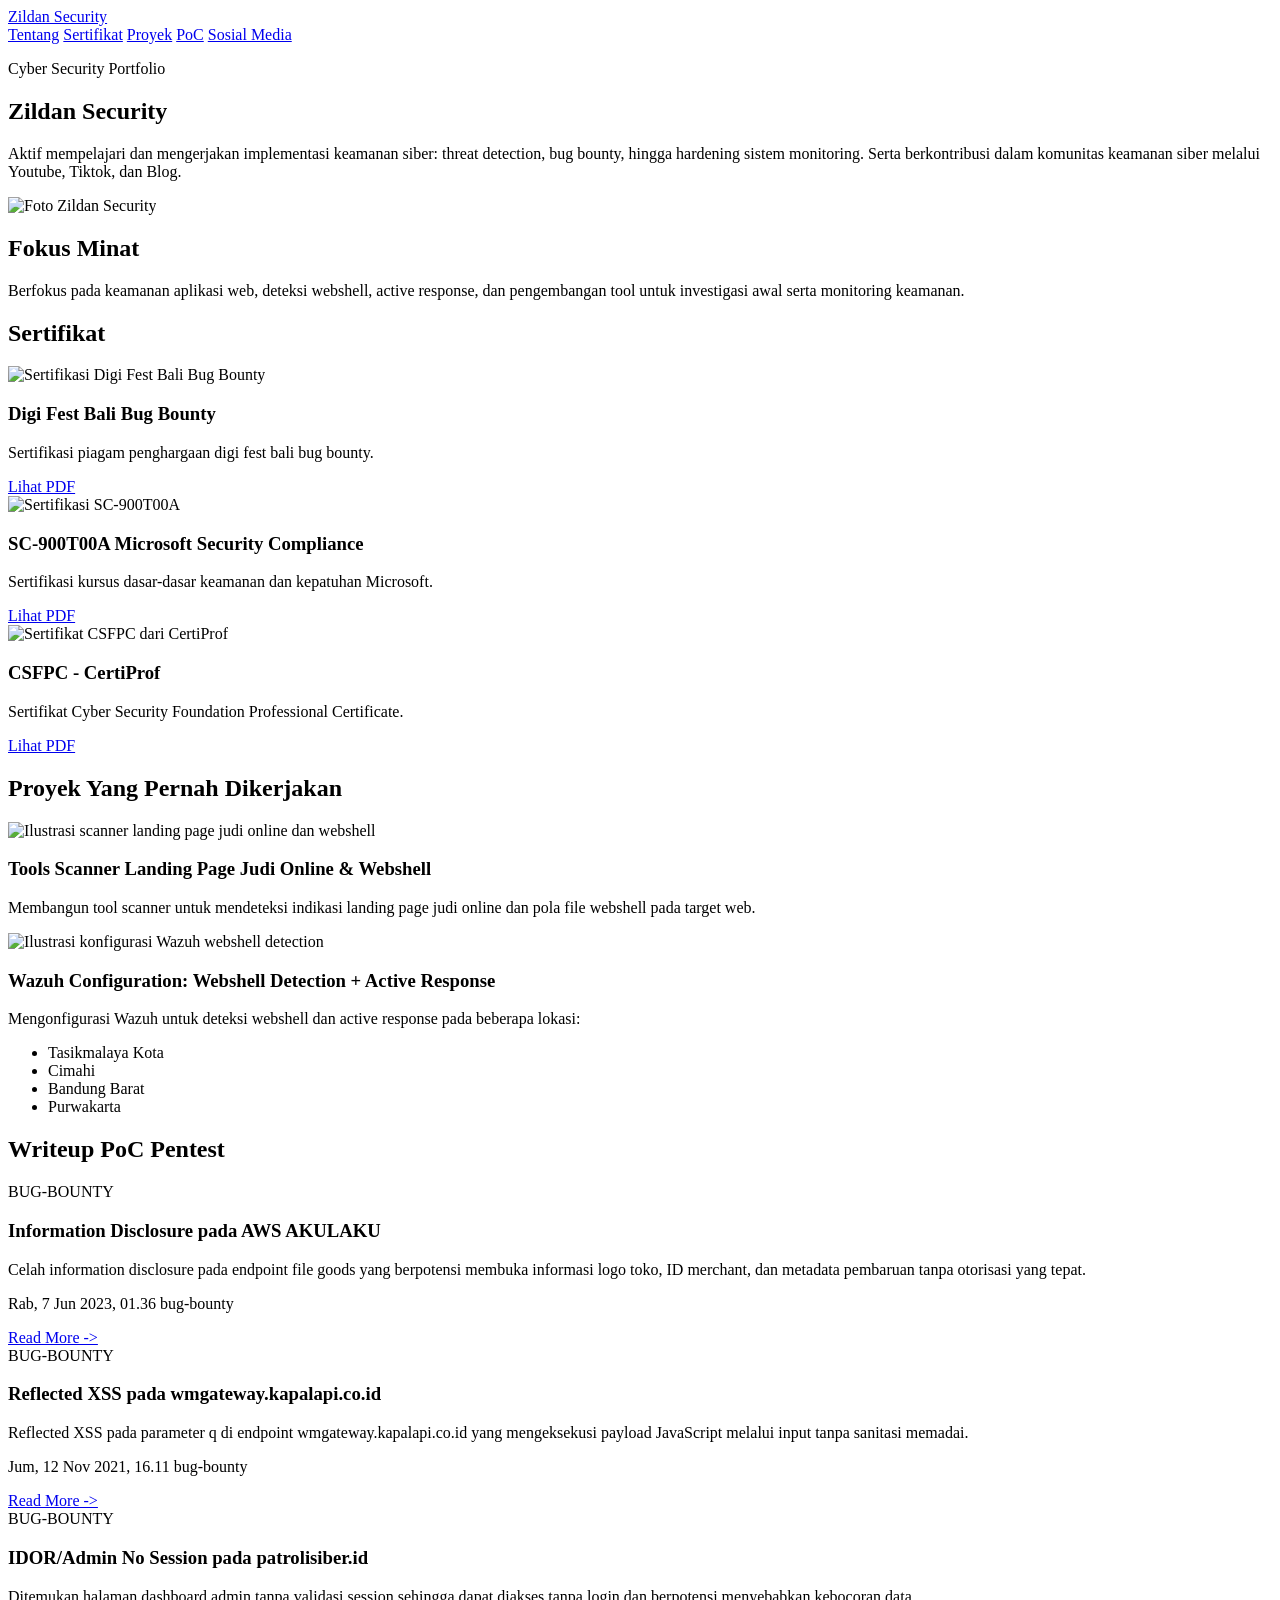
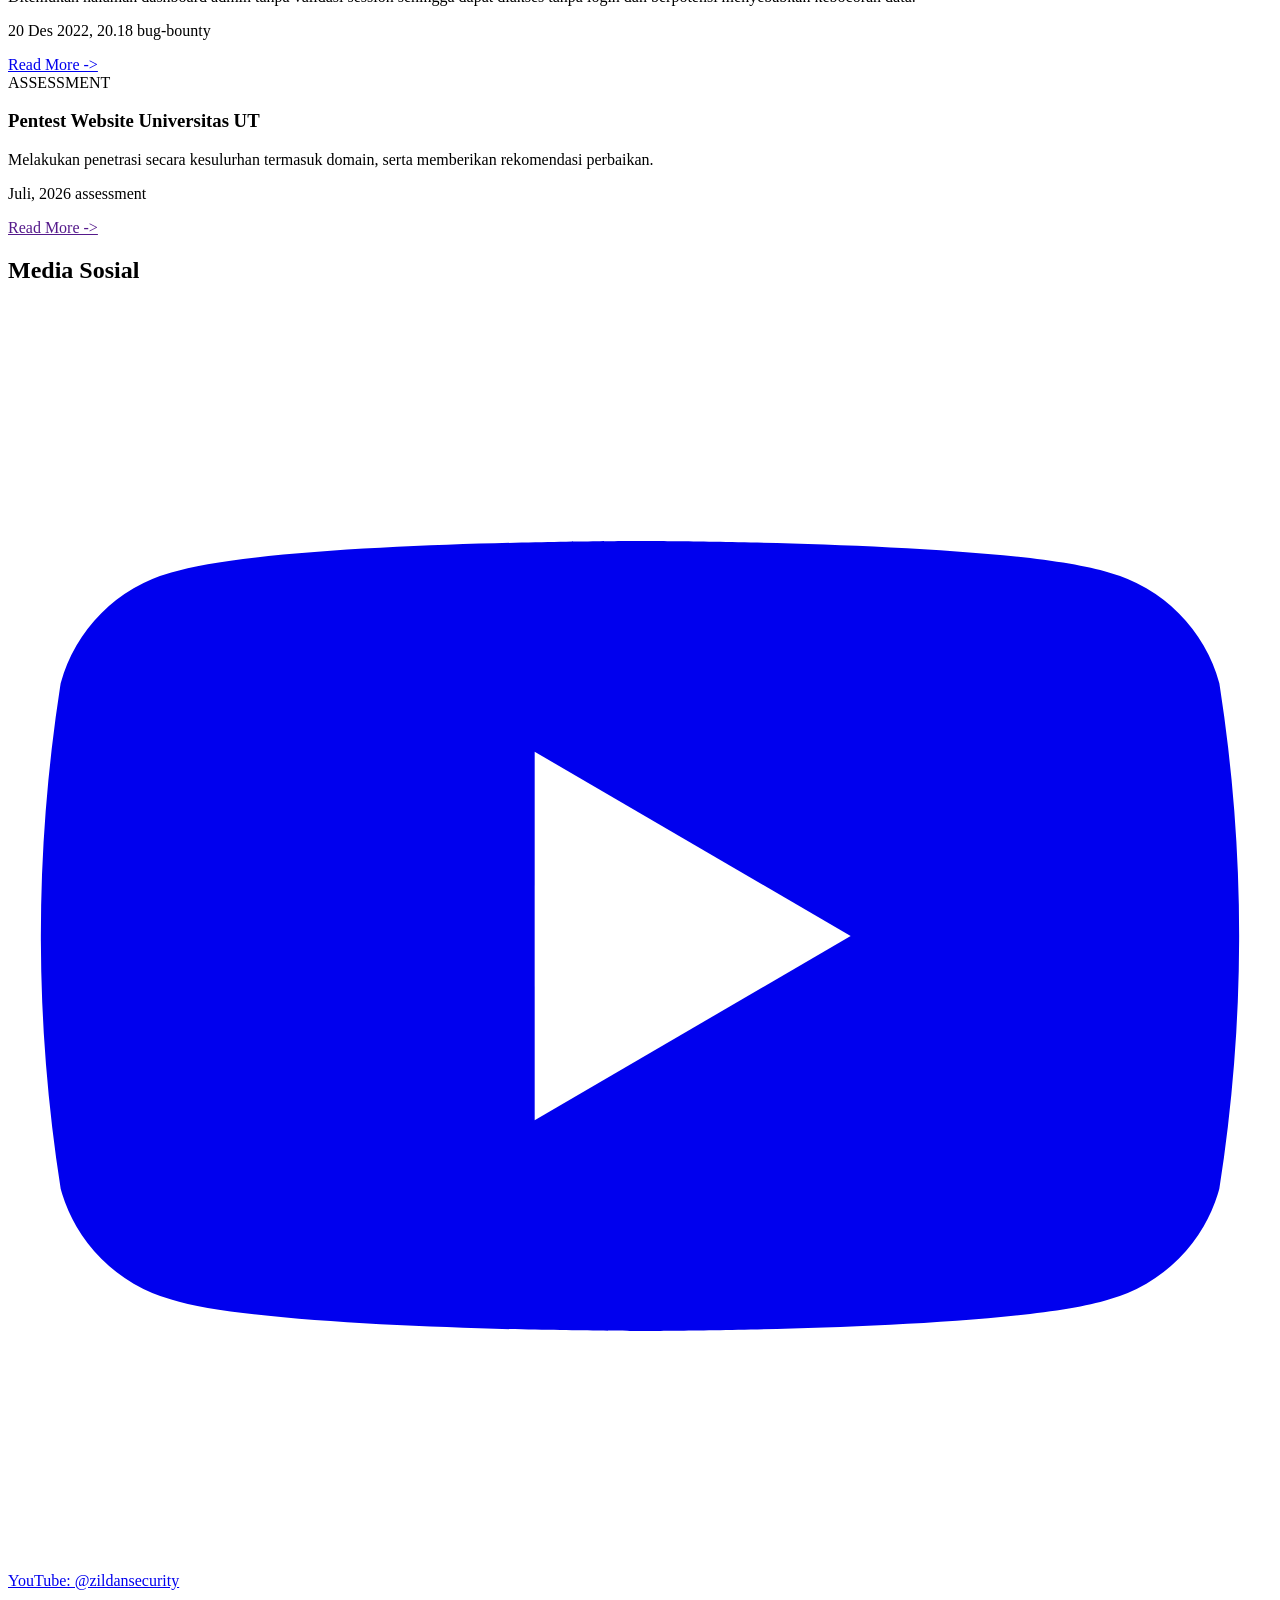
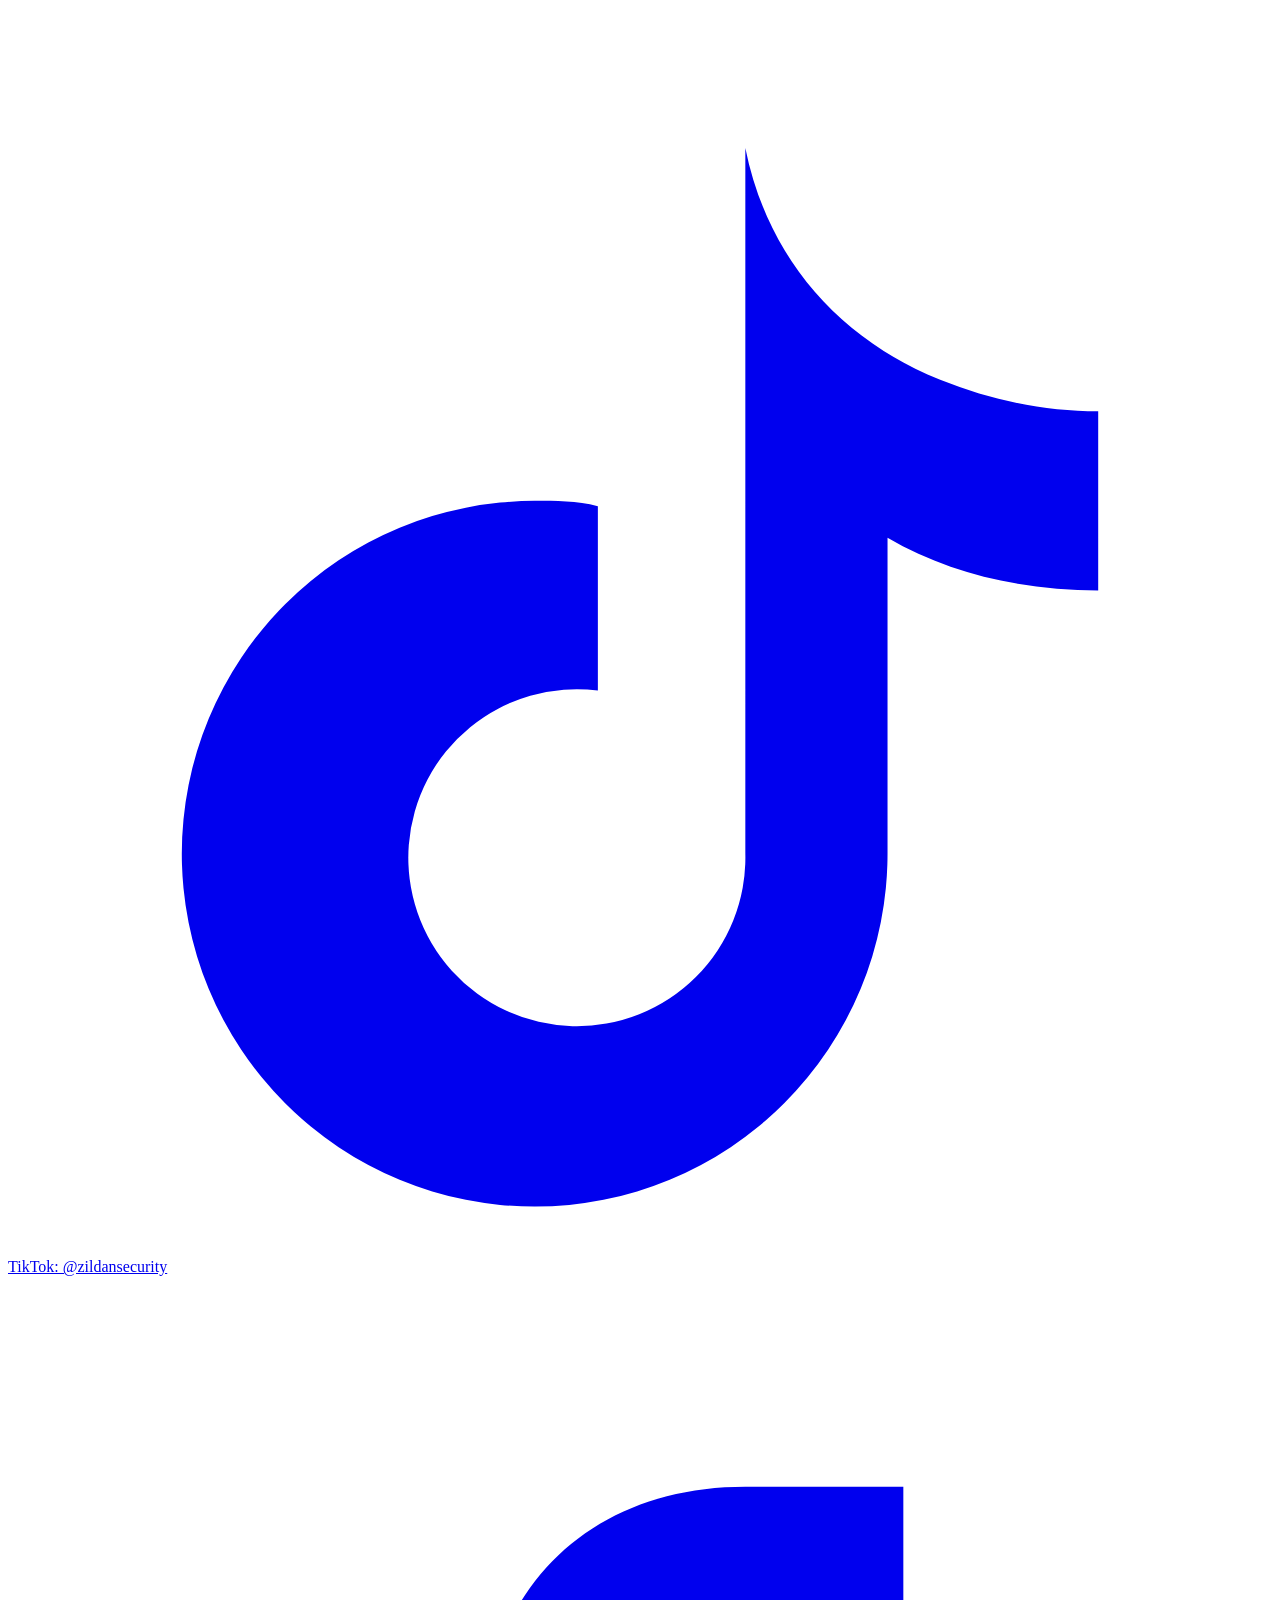
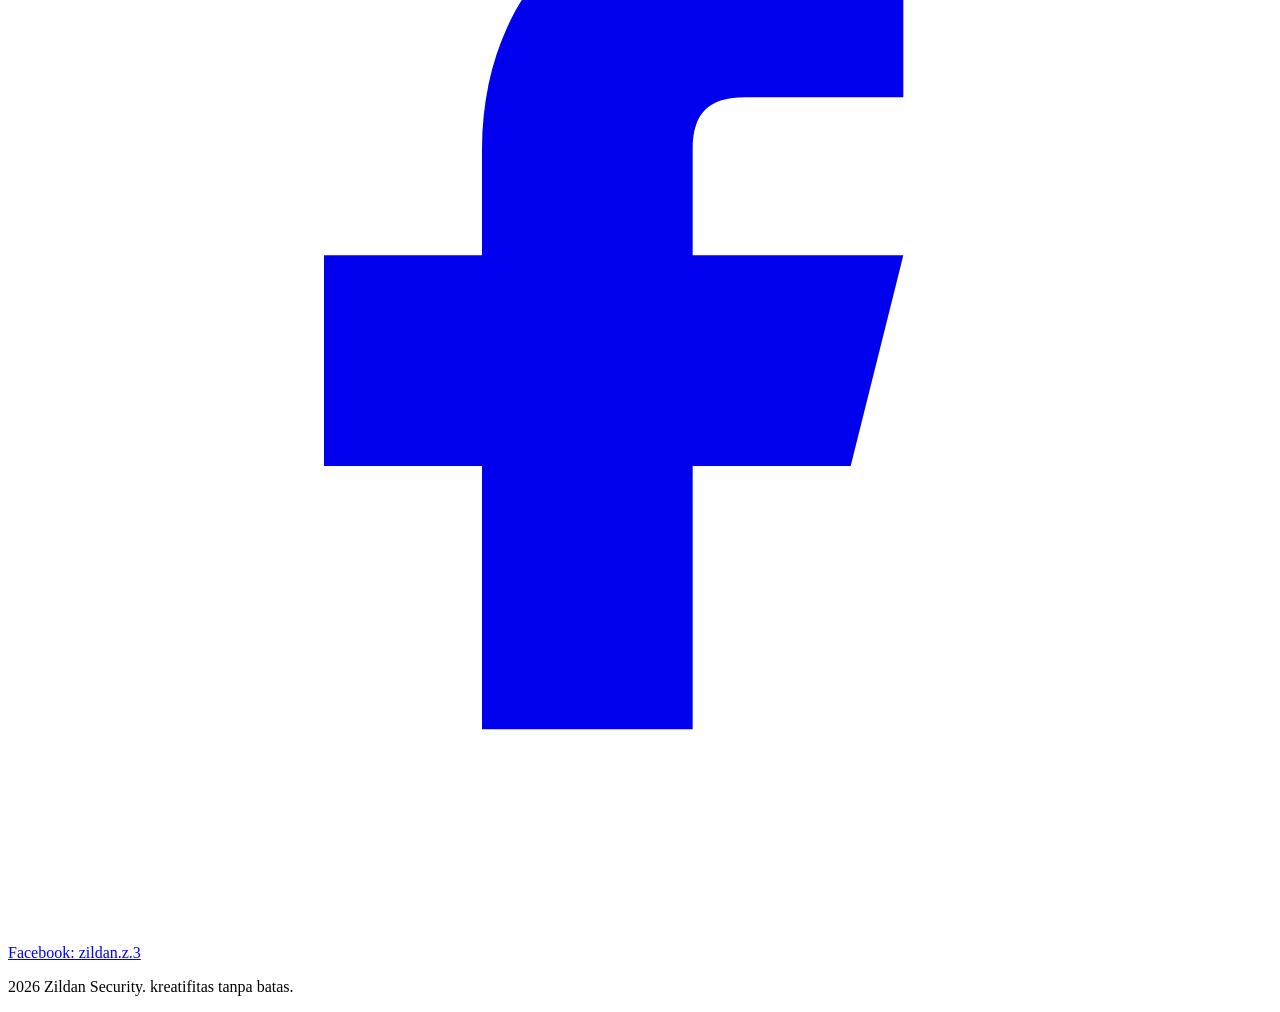
==== index.html @ 2cbe0d38 "Update index.html" ====
<!doctype html>
<html lang="id">
<head>
  <meta charset="UTF-8" />
  <meta name="viewport" content="width=device-width, initial-scale=1.0" />
  <title>Zildan Security | Cyber Security Portfolio</title>
  <meta name="description" content="Portofolio Zildan Security - minat dan aktivitas di bidang cyber security." />
  <link rel="preconnect" href="https://fonts.googleapis.com">
  <link rel="preconnect" href="https://fonts.gstatic.com" crossorigin>
  <link href="https://fonts.googleapis.com/css2?family=Space+Grotesk:wght@400;500;700&family=Manrope:wght@400;600;700&display=swap" rel="stylesheet">
  <link rel="stylesheet" href="assets/style.css" />
</head>
<body>
  <header class="hero">
    <div class="container">
      <nav>
        <a class="brand" href="#">Zildan Security</a>
        <div class="nav-links">
          <a href="#about">Tentang</a>
          <a href="#certs">Sertifikat</a>
          <a href="#projects">Proyek</a>
          <a href="#pentest">PoC</a>
          <a href="#sosmed">Sosial Media</a>
        </div>
      </nav>

      <section class="hero-content hero-split">
        <div>
          <p class="kicker">Cyber Security Portfolio</p>
          <h1>Zildan Security</h1>
          <p>Aktif mempelajari dan mengerjakan implementasi keamanan siber: threat detection, bug bounty, hingga hardening sistem monitoring. Serta berkontribusi dalam komunitas keamanan siber melalui Youtube, Tiktok, dan Blog.</p>
        </div>
        <div class="hero-photo-wrap">
          <img class="hero-photo" src="https://zildan.web.id/foto.jpg" alt="Foto Zildan Security" />
        </div>
      </section>
    </div>
  </header>

  <main class="container">
    <section id="about" class="panel">
      <h2>Fokus Minat</h2>
      <p>Berfokus pada keamanan aplikasi web, deteksi webshell, active response, dan pengembangan tool untuk investigasi awal serta monitoring keamanan.</p>
    </section>

    <section id="certs" class="panel">
      <h2>Sertifikat</h2>
      <div class="cert-grid">
        <article class="card cert-card">
          <img src="https://zildan.web.id/cert1.png" alt="Sertifikasi Digi Fest Bali Bug Bounty" />
          <h3>Digi Fest Bali Bug Bounty</h3>
          <p>Sertifikasi piagam penghargaan digi fest bali bug bounty.</p>
          <a href="https://zildan.web.id/cert1.pdf" target="_blank">Lihat PDF</a>
        </article>
        <article class="card cert-card">
          <img src="https://zildan.web.id/cert2.png" alt="Sertifikasi SC-900T00A" />
          <h3>SC-900T00A Microsoft Security Compliance</h3>
          <p>Sertifikasi kursus dasar-dasar keamanan dan kepatuhan Microsoft.</p>
          <a href="https://zildan.web.id/cert2.pdf" target="_blank">Lihat PDF</a>
        </article>
        <article class="card cert-card">
          <img src="https://zildan.web.id/cert3.png" alt="Sertifikat CSFPC dari CertiProf" />
          <h3>CSFPC - CertiProf</h3>
          <p>Sertifikat Cyber Security Foundation Professional Certificate.</p>
          <a href="https://zildan.web.id/cert3.pdf" target="_blank">Lihat PDF</a>
        </article>
      </div>
    </section>

    <section id="projects" class="panel">
      <h2>Proyek Yang Pernah Dikerjakan</h2>
      <div class="project-list">
        <article class="card project-card">
          <img class="project-image" src="https://zildan.web.id/tools.png" alt="Ilustrasi scanner landing page judi online dan webshell" />
          <h3>Tools Scanner Landing Page Judi Online & Webshell</h3>
          <p>Membangun tool scanner untuk mendeteksi indikasi landing page judi online dan pola file webshell pada target web.</p>
        </article>
        <article class="card project-card">
          <img class="project-image" src="https://zildan.web.id/SIEM.png" alt="Ilustrasi konfigurasi Wazuh webshell detection" />
          <h3>Wazuh Configuration: Webshell Detection + Active Response</h3>
          <p>Mengonfigurasi Wazuh untuk deteksi webshell dan active response pada beberapa lokasi:</p>
          <ul>
            <li>Tasikmalaya Kota</li>
            <li>Cimahi</li>
            <li>Bandung Barat</li>
            <li>Purwakarta</li>
          </ul>
        </article>
      </div>
    </section>

    <section id="pentest" class="panel">
      <h2>Writeup PoC Pentest</h2>
      <div class="article-grid">
        <article class="card article-card">
          <span class="chip">BUG-BOUNTY</span>
          <h3>Information Disclosure pada AWS AKULAKU</h3>
          <p>Celah information disclosure pada endpoint file goods yang berpotensi membuka informasi logo toko, ID merchant, dan metadata pembaruan tanpa otorisasi yang tepat.</p>
          <p class="meta-row">Rab, 7 Jun 2023, 01.36  bug-bounty</p>
          <a class="read-more" href="poc/akulaku.html">Read More -></a>
        </article>

        <article class="card article-card">
          <span class="chip">BUG-BOUNTY</span>
          <h3>Reflected XSS pada wmgateway.kapalapi.co.id</h3>
          <p>Reflected XSS pada parameter q di endpoint wmgateway.kapalapi.co.id yang mengeksekusi payload JavaScript melalui input tanpa sanitasi memadai.</p>
          <p class="meta-row">Jum, 12 Nov 2021, 16.11  bug-bounty</p>
          <a class="read-more" href="poc/kapalapi.html">Read More -></a>
        </article>

        <article class="card article-card">
          <span class="chip">BUG-BOUNTY</span>
          <h3>IDOR/Admin No Session pada patrolisiber.id</h3>
          <p>Ditemukan halaman dashboard admin tanpa validasi session sehingga dapat diakses tanpa login dan berpotensi menyebabkan kebocoran data.</p>
          <p class="meta-row">20 Des 2022, 20.18  bug-bounty</p>
          <a class="read-more" href="poc/patrolisiber.html">Read More -></a>
        </article>

        <article class="card article-card">
          <span class="chip">ASSESSMENT</span>
          <h3>Pentest Website Universitas UT</h3>
          <p>Melakukan penetrasi secara kesulurhan termasuk domain, serta memberikan rekomendasi perbaikan.</p>
          <p class="meta-row">Juli, 2026  assessment</p>
          <a class="read-more" href="">Read More -></a>
        </article>
      </div>
    </section>

    <section id="sosmed" class="panel">
      <h2>Media Sosial</h2>
      <div class="social-list">
        <a class="card social-card" href="https://www.youtube.com/@zildansecurity" target="_blank" rel="noopener noreferrer" aria-label="YouTube Zildan Security">
          <span class="social-icon" aria-hidden="true">
            <svg viewBox="0 0 24 24" xmlns="http://www.w3.org/2000/svg"><path fill="currentColor" d="M23 7.2a3 3 0 0 0-2.1-2.1C19 4.5 12 4.5 12 4.5s-7 0-8.9.6A3 3 0 0 0 1 7.2a31 31 0 0 0 0 9.6 3 3 0 0 0 2.1 2.1c1.9.6 8.9.6 8.9.6s7 0 8.9-.6a3 3 0 0 0 2.1-2.1 31 31 0 0 0 0-9.6Z"/><path fill="#fff" d="m10 15.5 6-3.5-6-3.5v7Z"/></svg>
          </span>
          <span>YouTube: @zildansecurity</span>
        </a>
        <a class="card social-card" href="https://www.tiktok.com/@zildansecurity" target="_blank" rel="noopener noreferrer" aria-label="TikTok Zildan Security">
          <span class="social-icon" aria-hidden="true">
            <svg viewBox="0 0 24 24" xmlns="http://www.w3.org/2000/svg"><path fill="currentColor" d="M14 3c.4 2 1.7 3.6 3.7 4.4 1 .4 2 .6 3 .6v3.4c-1.4 0-2.8-.3-4-1v6a6.7 6.7 0 1 1-6.7-6.7c.4 0 .8 0 1.2.1v3.5a3.2 3.2 0 1 0 2.8 3.1V3H14Z"/></svg>
          </span>
          <span>TikTok: @zildansecurity</span>
        </a>
        <a class="card social-card" href="https://www.facebook.com/zildan.z.3" target="_blank" rel="noopener noreferrer" aria-label="Facebook Zildan">
          <span class="social-icon" aria-hidden="true">
            <svg viewBox="0 0 24 24" xmlns="http://www.w3.org/2000/svg"><path fill="currentColor" d="M14 8h3V4h-3c-3 0-5 2-5 5v2H6v4h3v5h4v-5h3l1-4h-4V9c0-.7.3-1 1-1Z"/></svg>
          </span>
          <span>Facebook: zildan.z.3</span>
        </a>
      </div>
    </section>
  </main>

  <footer>
    <p> 2026 Zildan Security. kreatifitas tanpa batas.</p>
  </footer>
</body>
</html>
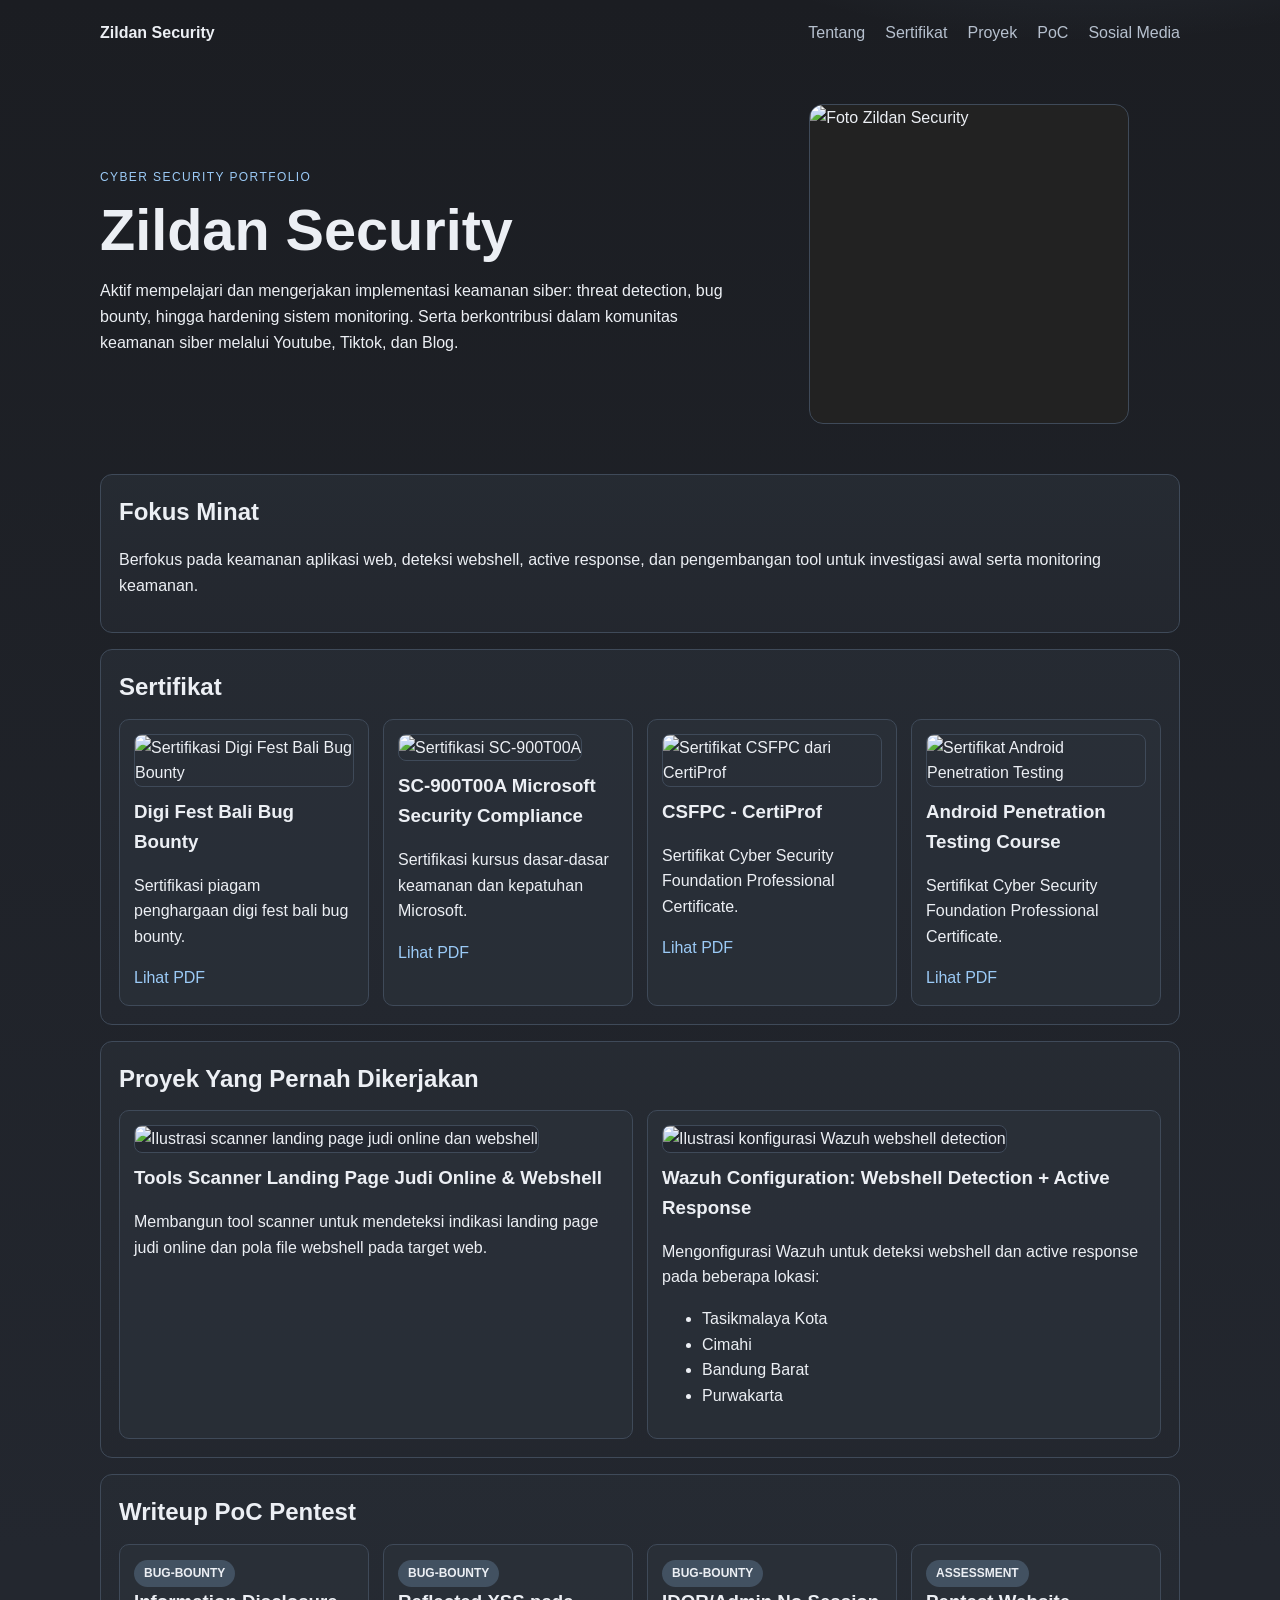
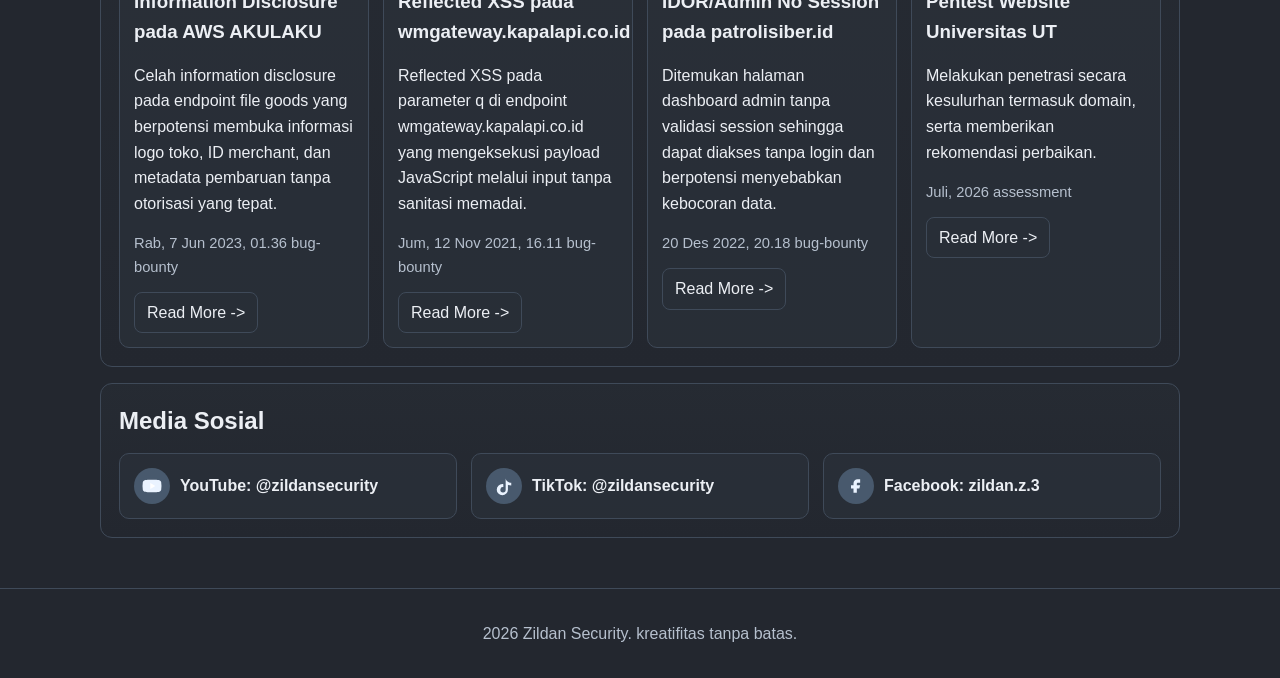
==== commit 965b0bb0: "Update index.html" ====
--- a/index.html
+++ b/index.html
@@ -63,6 +63,12 @@
           <h3>CSFPC - CertiProf</h3>
           <p>Sertifikat Cyber Security Foundation Professional Certificate.</p>
           <a href="https://zildan.web.id/cert3.pdf" target="_blank">Lihat PDF</a>
+        </article>
+        <article class="card cert-card">
+          <img src="https://zildan.web.id/android-cert.png" alt="Sertifikat Android Penetration Testing" />
+          <h3>Android Penetration Testing Course</h3>
+          <p>Sertifikat Cyber Security Foundation Professional Certificate.</p>
+          <a href="https://sert-cyberacademyid.s3.ap-southeast-3.amazonaws.com/course/ZildanZ/Certificate-of-Completion-Android-Penetration-Testing.pdf" target="_blank">Lihat PDF</a>
         </article>
       </div>
     </section>
--- a/assets/style.css
+++ b/assets/style.css
@@ -0,0 +1,220 @@
+:root {
+  --bg: #1b1d22;
+  --bg-soft: #23272f;
+  --panel: #262b33;
+  --card: #2a3039;
+  --text: #eceff4;
+  --muted: #b6c0ce;
+  --line: #3f4a59;
+  --accent: #9bcaf6;
+}
+
+* { box-sizing: border-box; }
+html, body { margin: 0; padding: 0; }
+
+body {
+  font-family: "Manrope", sans-serif;
+  color: var(--text);
+  line-height: 1.6;
+  background:
+    radial-gradient(900px 450px at 85% -10%, rgba(155, 202, 246, 0.18), transparent 60%),
+    linear-gradient(180deg, var(--bg), var(--bg-soft) 68%);
+}
+
+h1, h2, h3 {
+  margin: 0 0 12px;
+  font-family: "Space Grotesk", sans-serif;
+  font-weight: 600;
+}
+
+a { color: var(--accent); text-decoration: none; }
+
+.container { width: min(1080px, 92vw); margin: 0 auto; }
+.hero { padding: 20px 0 50px; }
+
+nav {
+  display: flex;
+  justify-content: space-between;
+  align-items: center;
+  gap: 16px;
+}
+
+.brand { color: var(--text); font-weight: 700; }
+.nav-links { display: flex; gap: 20px; flex-wrap: wrap; }
+.nav-links a { color: var(--muted); }
+
+.hero-content { padding-top: 58px; }
+.hero-split {
+  display: grid;
+  grid-template-columns: 1.2fr 0.8fr;
+  gap: 26px;
+  align-items: center;
+}
+
+.kicker {
+  color: var(--accent);
+  letter-spacing: 1.4px;
+  text-transform: uppercase;
+  font-size: 12px;
+}
+
+h1 {
+  font-size: clamp(2rem, 6vw, 3.6rem);
+  line-height: 1.1;
+}
+
+.hero-photo-wrap {
+  display: flex;
+  justify-content: center;
+}
+
+.hero-photo {
+  width: min(320px, 100%);
+  aspect-ratio: 1 / 1;
+  object-fit: cover;
+  border-radius: 14px;
+  border: 1px solid var(--line);
+  background: #222;
+}
+
+main { padding-bottom: 34px; }
+
+.panel {
+  margin-bottom: 16px;
+  padding: 18px;
+  border: 1px solid var(--line);
+  border-radius: 12px;
+  background: linear-gradient(180deg, rgba(38, 43, 51, 0.95), rgba(35, 39, 47, 0.95));
+}
+
+.cert-grid,
+.project-list,
+.social-list,
+.article-grid {
+  display: grid;
+  gap: 14px;
+}
+
+.cert-grid { grid-template-columns: repeat(auto-fit, minmax(230px, 1fr)); }
+.project-list { grid-template-columns: repeat(auto-fit, minmax(320px, 1fr)); }
+.social-list { grid-template-columns: repeat(auto-fit, minmax(240px, 1fr)); }
+.article-grid { grid-template-columns: repeat(auto-fit, minmax(250px, 1fr)); }
+
+.card {
+  border: 1px solid var(--line);
+  border-radius: 10px;
+  padding: 14px;
+  background: rgba(42, 48, 57, 0.82);
+}
+
+.cert-card img {
+  width: 100%;
+  height: 180px;
+  object-fit: cover;
+  border-radius: 8px;
+  border: 1px solid var(--line);
+  margin-bottom: 10px;
+}
+
+.project-image {
+  width: 100%;
+  height: auto;
+  object-fit: contain;
+  border-radius: 8px;
+  border: 1px solid var(--line);
+  margin-bottom: 10px;
+  background: #232730;
+}
+
+.chip {
+  display: inline-block;
+  padding: 4px 10px;
+  border-radius: 999px;
+  background: rgba(155, 202, 246, 0.22);
+  font-size: 12px;
+  font-weight: 700;
+}
+
+.meta-row {
+  color: var(--muted);
+  font-size: 0.92rem;
+  margin: 10px 0 12px;
+}
+
+.read-more {
+  display: inline-block;
+  padding: 7px 12px;
+  border: 1px solid var(--line);
+  border-radius: 8px;
+  color: var(--text);
+}
+
+.social-card { display: flex; align-items: center; gap: 10px; color: var(--text); font-weight: 600; }
+.social-icon {
+  width: 36px;
+  height: 36px;
+  border-radius: 50%;
+  display: inline-flex;
+  align-items: center;
+  justify-content: center;
+  background: rgba(155, 202, 246, 0.28);
+  color: #eaf3ff;
+  flex: 0 0 36px;
+}
+
+.social-icon svg { width: 20px; height: 20px; }
+
+.article-layout {
+  width: min(860px, 92vw);
+  margin: 0 auto;
+  padding: 42px 0 56px;
+}
+
+.article-header {
+  text-align: center;
+  padding-bottom: 18px;
+  border-bottom: 1px solid var(--line);
+  margin-bottom: 22px;
+}
+
+.article-header h1 { font-size: clamp(2rem, 5vw, 3.2rem); margin-bottom: 10px; }
+.article-byline { color: var(--muted); font-size: 0.95rem; margin-bottom: 12px; }
+.article-content h2 { margin-top: 24px; }
+.article-content p, .article-content li { font-size: 1.04rem; }
+
+.article-content img {
+  width: 100%;
+  height: auto;
+  border: 1px solid var(--line);
+  border-radius: 10px;
+  margin: 14px 0;
+}
+
+.back-link {
+  display: inline-block;
+  margin-top: 28px;
+  padding: 10px 16px;
+  border: 1px solid var(--line);
+  border-radius: 8px;
+  color: var(--text);
+}
+
+footer {
+  padding: 16px;
+  text-align: center;
+  color: var(--muted);
+  border-top: 1px solid var(--line);
+}
+
+@media (max-width: 900px) {
+  .hero-split { grid-template-columns: 1fr; }
+  .hero-photo { width: min(260px, 80vw); }
+  .project-list { grid-template-columns: 1fr; }
+}
+
+@media (max-width: 780px) {
+  nav { flex-direction: column; align-items: flex-start; }
+  .hero-content { padding-top: 40px; }
+  .panel { padding: 14px; }
+  .cert-card img { height: auto; object-fit: contain; }
+}
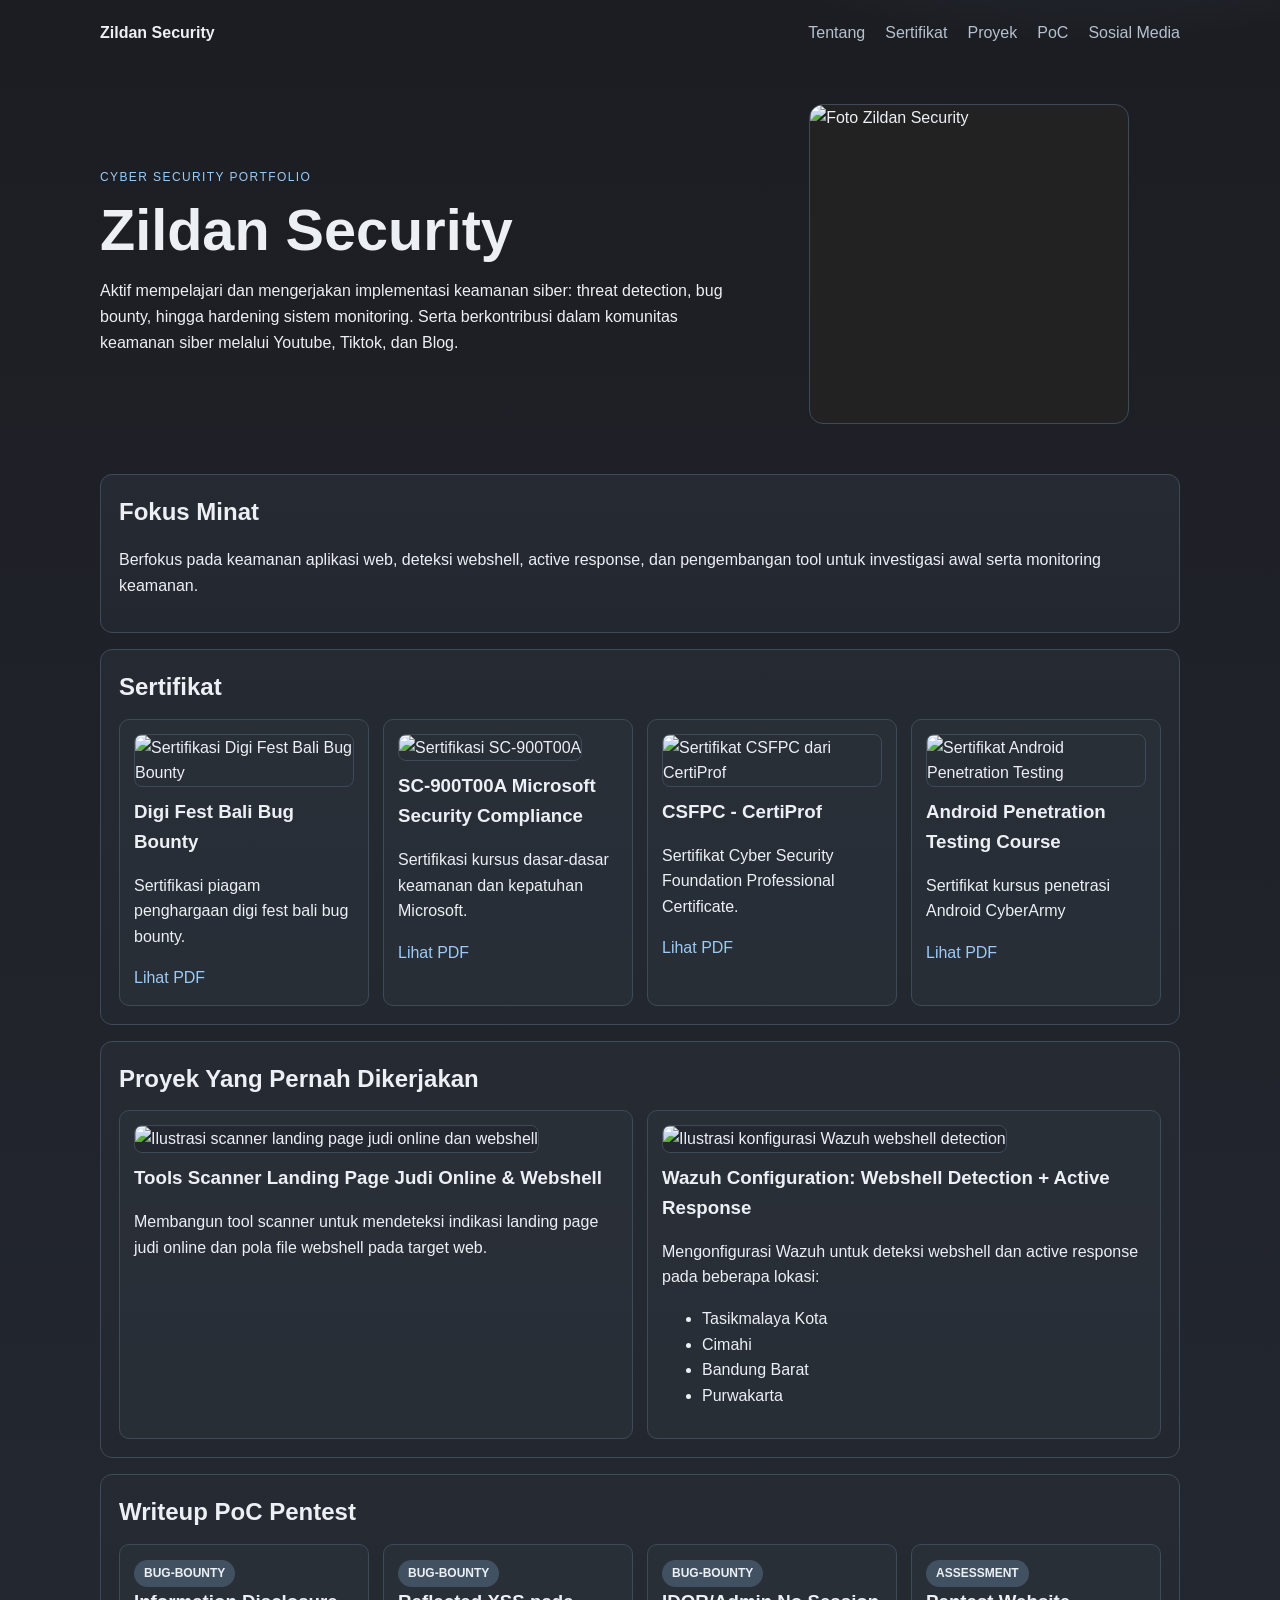
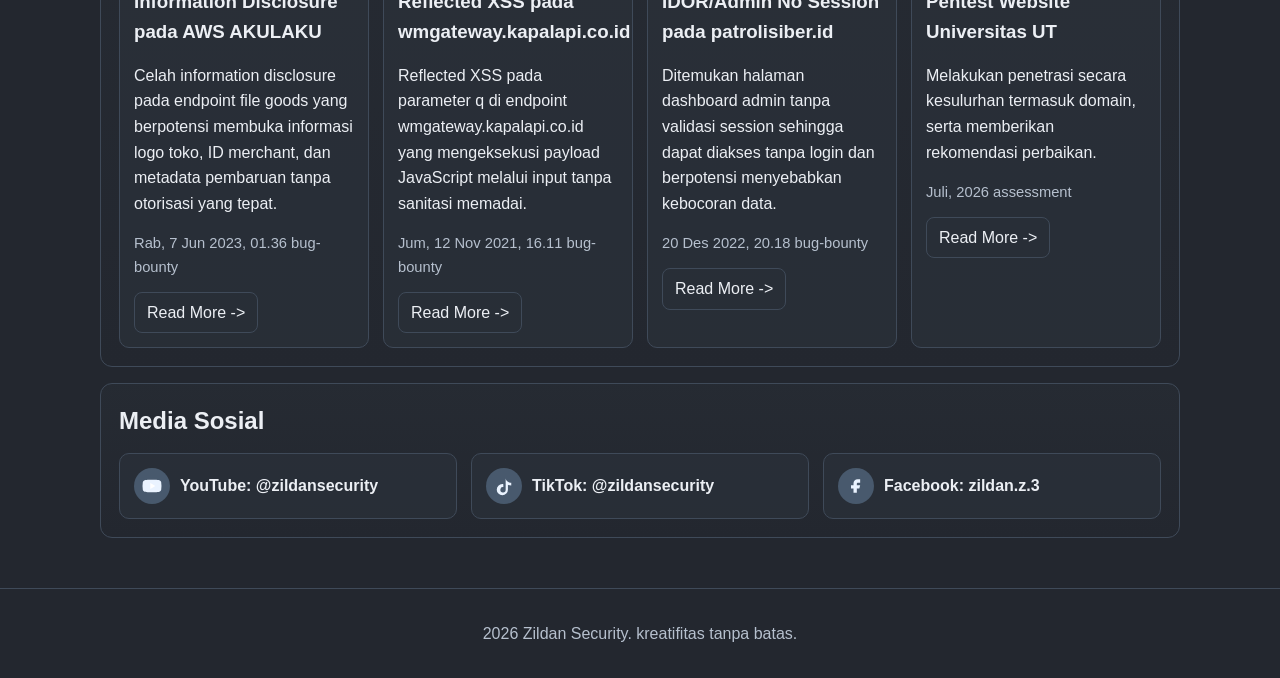
==== commit 70601d15: "Update index.html" ====
--- a/index.html
+++ b/index.html
@@ -67,7 +67,7 @@
         <article class="card cert-card">
           <img src="https://zildan.web.id/android-cert.png" alt="Sertifikat Android Penetration Testing" />
           <h3>Android Penetration Testing Course</h3>
-          <p>Sertifikat Cyber Security Foundation Professional Certificate.</p>
+          <p>Sertifikat kursus penetrasi Android CyberArmy</p>
           <a href="https://sert-cyberacademyid.s3.ap-southeast-3.amazonaws.com/course/ZildanZ/Certificate-of-Completion-Android-Penetration-Testing.pdf" target="_blank">Lihat PDF</a>
         </article>
       </div>
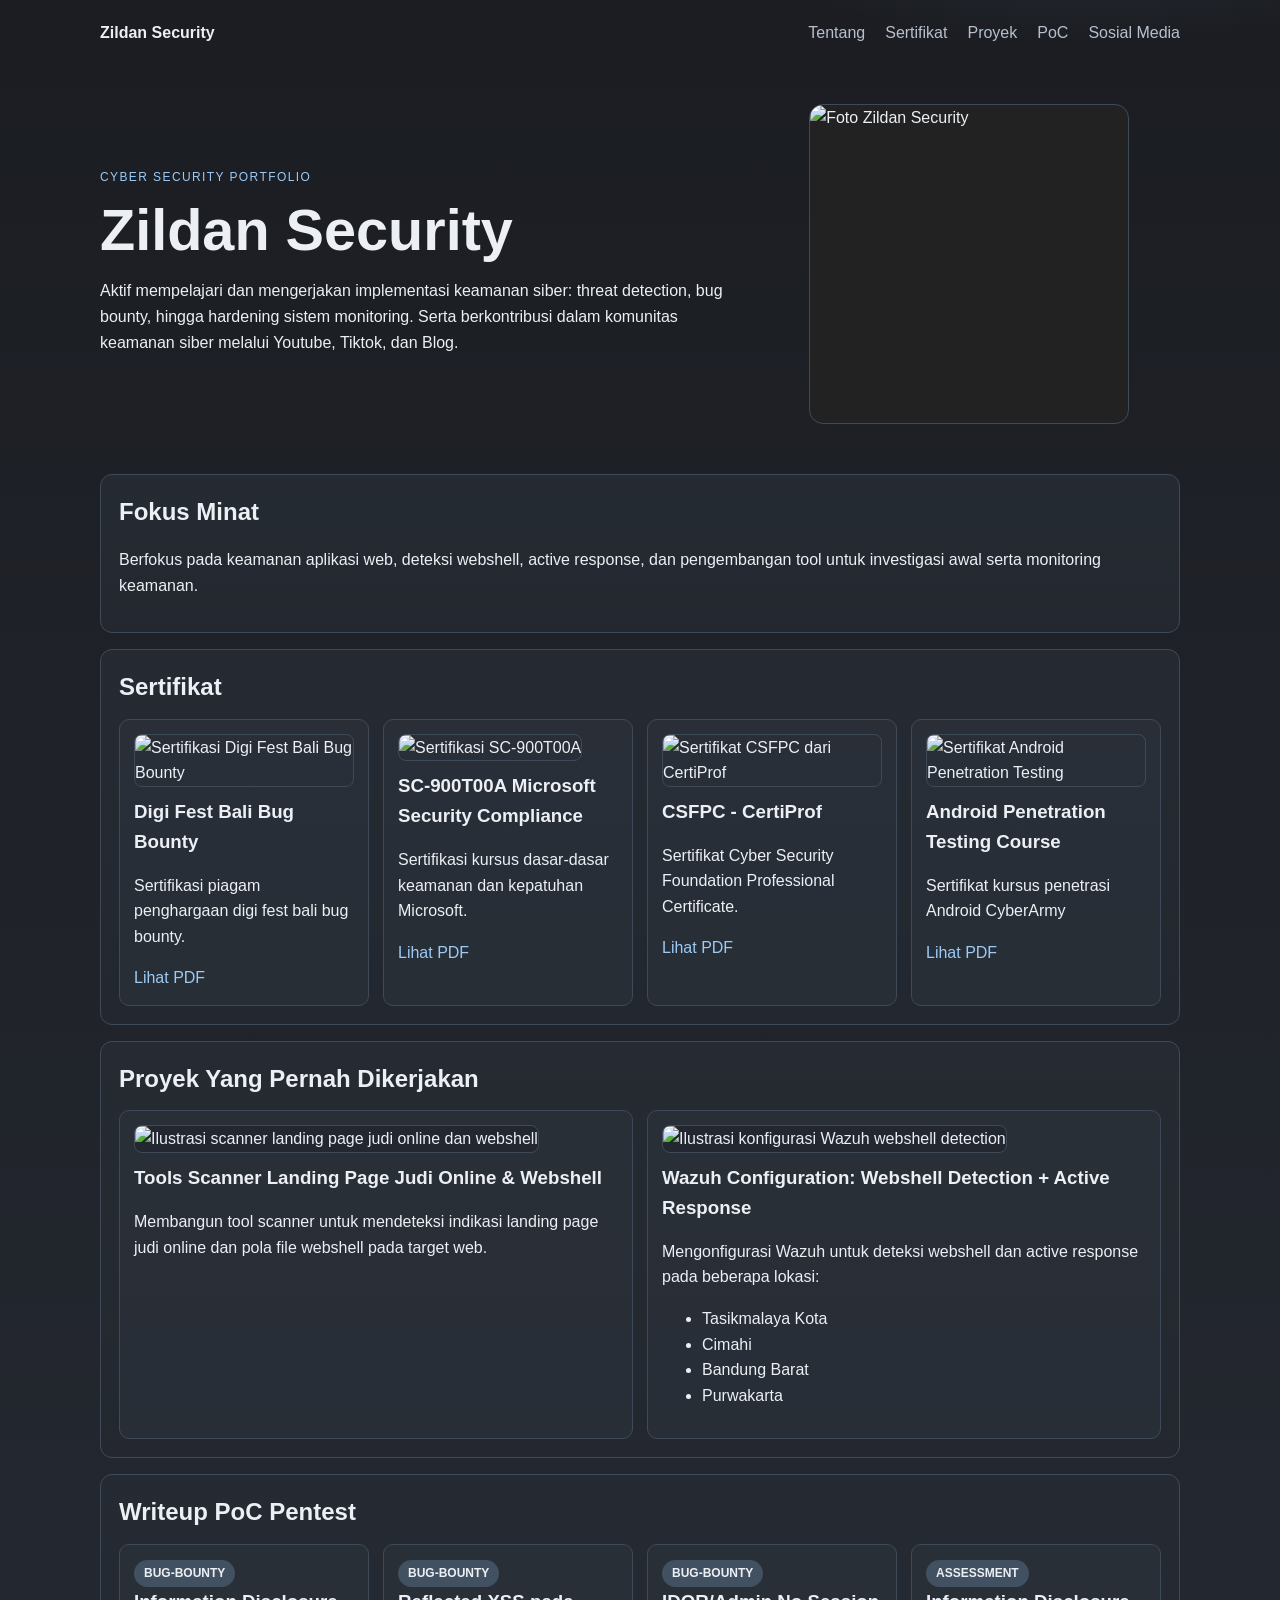
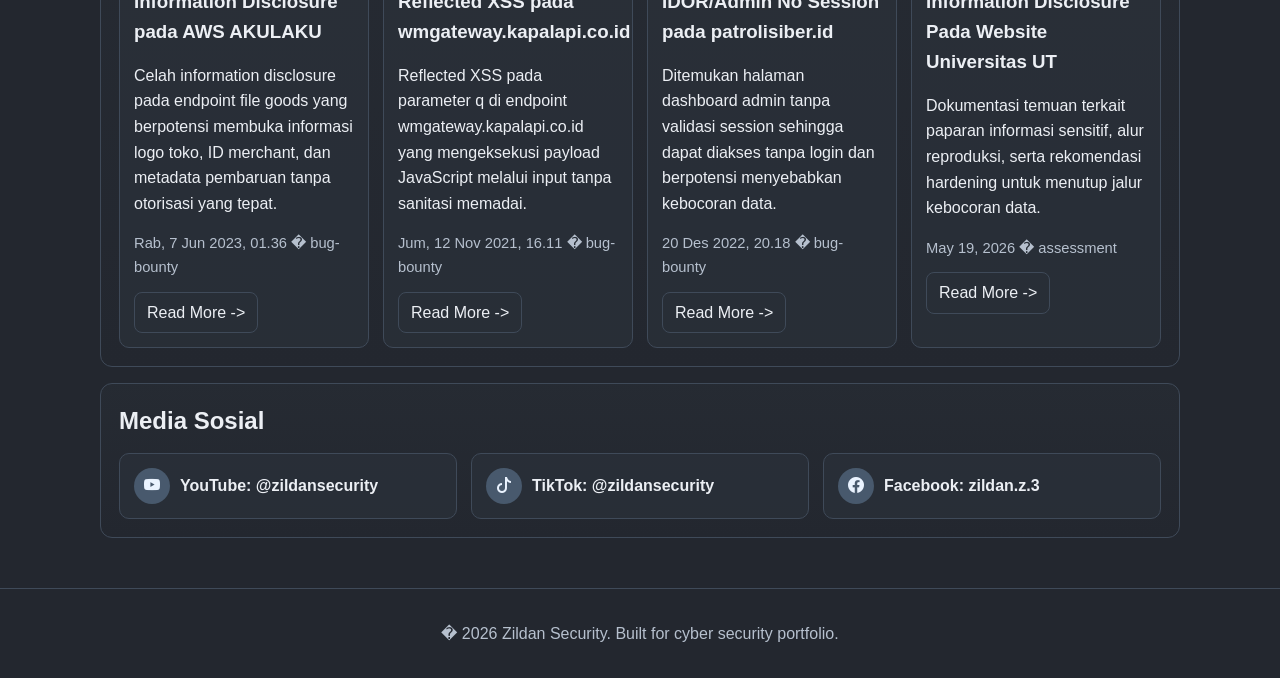
==== commit b1280cb5: "Update index.html" ====
--- a/index.html
+++ b/index.html
@@ -8,6 +8,7 @@
   <link rel="preconnect" href="https://fonts.googleapis.com">
   <link rel="preconnect" href="https://fonts.gstatic.com" crossorigin>
   <link href="https://fonts.googleapis.com/css2?family=Space+Grotesk:wght@400;500;700&family=Manrope:wght@400;600;700&display=swap" rel="stylesheet">
+  <link rel="stylesheet" href="https://cdn.jsdelivr.net/npm/bootstrap-icons@1.11.3/font/bootstrap-icons.min.css">
   <link rel="stylesheet" href="assets/style.css" />
 </head>
 <body>
@@ -31,7 +32,7 @@
           <p>Aktif mempelajari dan mengerjakan implementasi keamanan siber: threat detection, bug bounty, hingga hardening sistem monitoring. Serta berkontribusi dalam komunitas keamanan siber melalui Youtube, Tiktok, dan Blog.</p>
         </div>
         <div class="hero-photo-wrap">
-          <img class="hero-photo" src="https://zildan.web.id/foto.jpg" alt="Foto Zildan Security" />
+          <img class="hero-photo" src="https://zildan.web.id/IMG_20231016_145405.jpg.jpeg" alt="Foto Zildan Security" />
         </div>
       </section>
     </div>
@@ -64,12 +65,14 @@
           <p>Sertifikat Cyber Security Foundation Professional Certificate.</p>
           <a href="https://zildan.web.id/cert3.pdf" target="_blank">Lihat PDF</a>
         </article>
-        <article class="card cert-card">
+          <article class="card cert-card">
           <img src="https://zildan.web.id/android-cert.png" alt="Sertifikat Android Penetration Testing" />
           <h3>Android Penetration Testing Course</h3>
           <p>Sertifikat kursus penetrasi Android CyberArmy</p>
           <a href="https://sert-cyberacademyid.s3.ap-southeast-3.amazonaws.com/course/ZildanZ/Certificate-of-Completion-Android-Penetration-Testing.pdf" target="_blank">Lihat PDF</a>
         </article>
+      </div>
+    </section>
       </div>
     </section>
 
@@ -102,7 +105,7 @@
           <span class="chip">BUG-BOUNTY</span>
           <h3>Information Disclosure pada AWS AKULAKU</h3>
           <p>Celah information disclosure pada endpoint file goods yang berpotensi membuka informasi logo toko, ID merchant, dan metadata pembaruan tanpa otorisasi yang tepat.</p>
-          <p class="meta-row">Rab, 7 Jun 2023, 01.36  bug-bounty</p>
+          <p class="meta-row">Rab, 7 Jun 2023, 01.36 � bug-bounty</p>
           <a class="read-more" href="poc/akulaku.html">Read More -></a>
         </article>
 
@@ -110,7 +113,7 @@
           <span class="chip">BUG-BOUNTY</span>
           <h3>Reflected XSS pada wmgateway.kapalapi.co.id</h3>
           <p>Reflected XSS pada parameter q di endpoint wmgateway.kapalapi.co.id yang mengeksekusi payload JavaScript melalui input tanpa sanitasi memadai.</p>
-          <p class="meta-row">Jum, 12 Nov 2021, 16.11  bug-bounty</p>
+          <p class="meta-row">Jum, 12 Nov 2021, 16.11 � bug-bounty</p>
           <a class="read-more" href="poc/kapalapi.html">Read More -></a>
         </article>
 
@@ -118,16 +121,16 @@
           <span class="chip">BUG-BOUNTY</span>
           <h3>IDOR/Admin No Session pada patrolisiber.id</h3>
           <p>Ditemukan halaman dashboard admin tanpa validasi session sehingga dapat diakses tanpa login dan berpotensi menyebabkan kebocoran data.</p>
-          <p class="meta-row">20 Des 2022, 20.18  bug-bounty</p>
+          <p class="meta-row">20 Des 2022, 20.18 � bug-bounty</p>
           <a class="read-more" href="poc/patrolisiber.html">Read More -></a>
         </article>
 
         <article class="card article-card">
           <span class="chip">ASSESSMENT</span>
-          <h3>Pentest Website Universitas UT</h3>
-          <p>Melakukan penetrasi secara kesulurhan termasuk domain, serta memberikan rekomendasi perbaikan.</p>
-          <p class="meta-row">Juli, 2026  assessment</p>
-          <a class="read-more" href="">Read More -></a>
+          <h3>Information Disclosure Pada Website Universitas UT</h3>
+          <p>Dokumentasi temuan terkait paparan informasi sensitif, alur reproduksi, serta rekomendasi hardening untuk menutup jalur kebocoran data.</p>
+          <p class="meta-row">May 19, 2026 � assessment</p>
+          <a class="read-more" href="poc/universitas-ut.html">Read More -></a>
         </article>
       </div>
     </section>
@@ -136,21 +139,15 @@
       <h2>Media Sosial</h2>
       <div class="social-list">
         <a class="card social-card" href="https://www.youtube.com/@zildansecurity" target="_blank" rel="noopener noreferrer" aria-label="YouTube Zildan Security">
-          <span class="social-icon" aria-hidden="true">
-            <svg viewBox="0 0 24 24" xmlns="http://www.w3.org/2000/svg"><path fill="currentColor" d="M23 7.2a3 3 0 0 0-2.1-2.1C19 4.5 12 4.5 12 4.5s-7 0-8.9.6A3 3 0 0 0 1 7.2a31 31 0 0 0 0 9.6 3 3 0 0 0 2.1 2.1c1.9.6 8.9.6 8.9.6s7 0 8.9-.6a3 3 0 0 0 2.1-2.1 31 31 0 0 0 0-9.6Z"/><path fill="#fff" d="m10 15.5 6-3.5-6-3.5v7Z"/></svg>
-          </span>
+          <span class="social-icon" aria-hidden="true"><i class="bi bi-youtube"></i></span>
           <span>YouTube: @zildansecurity</span>
         </a>
         <a class="card social-card" href="https://www.tiktok.com/@zildansecurity" target="_blank" rel="noopener noreferrer" aria-label="TikTok Zildan Security">
-          <span class="social-icon" aria-hidden="true">
-            <svg viewBox="0 0 24 24" xmlns="http://www.w3.org/2000/svg"><path fill="currentColor" d="M14 3c.4 2 1.7 3.6 3.7 4.4 1 .4 2 .6 3 .6v3.4c-1.4 0-2.8-.3-4-1v6a6.7 6.7 0 1 1-6.7-6.7c.4 0 .8 0 1.2.1v3.5a3.2 3.2 0 1 0 2.8 3.1V3H14Z"/></svg>
-          </span>
+          <span class="social-icon" aria-hidden="true"><i class="bi bi-tiktok"></i></span>
           <span>TikTok: @zildansecurity</span>
         </a>
         <a class="card social-card" href="https://www.facebook.com/zildan.z.3" target="_blank" rel="noopener noreferrer" aria-label="Facebook Zildan">
-          <span class="social-icon" aria-hidden="true">
-            <svg viewBox="0 0 24 24" xmlns="http://www.w3.org/2000/svg"><path fill="currentColor" d="M14 8h3V4h-3c-3 0-5 2-5 5v2H6v4h3v5h4v-5h3l1-4h-4V9c0-.7.3-1 1-1Z"/></svg>
-          </span>
+          <span class="social-icon" aria-hidden="true"><i class="bi bi-facebook"></i></span>
           <span>Facebook: zildan.z.3</span>
         </a>
       </div>
@@ -158,8 +155,7 @@
   </main>
 
   <footer>
-    <p> 2026 Zildan Security. kreatifitas tanpa batas.</p>
+    <p>� 2026 Zildan Security. Built for cyber security portfolio.</p>
   </footer>
 </body>
 </html>
-
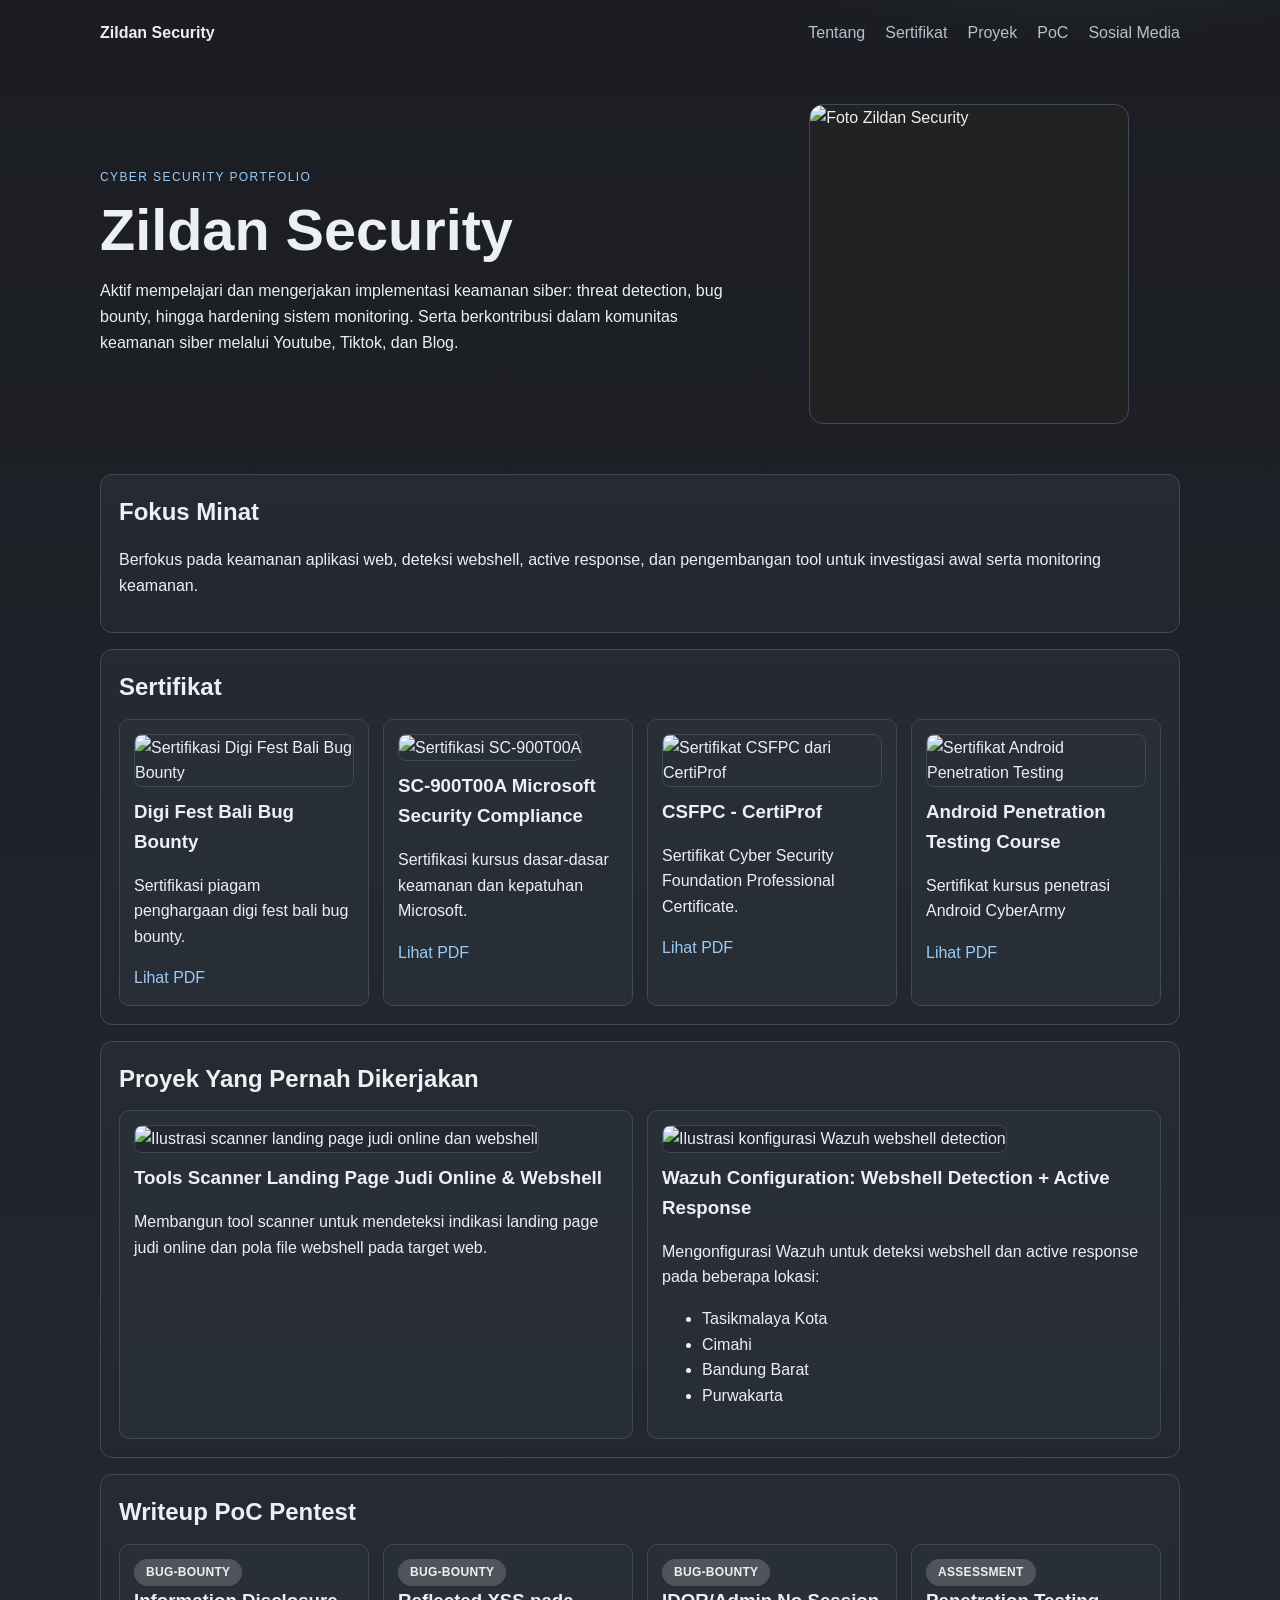
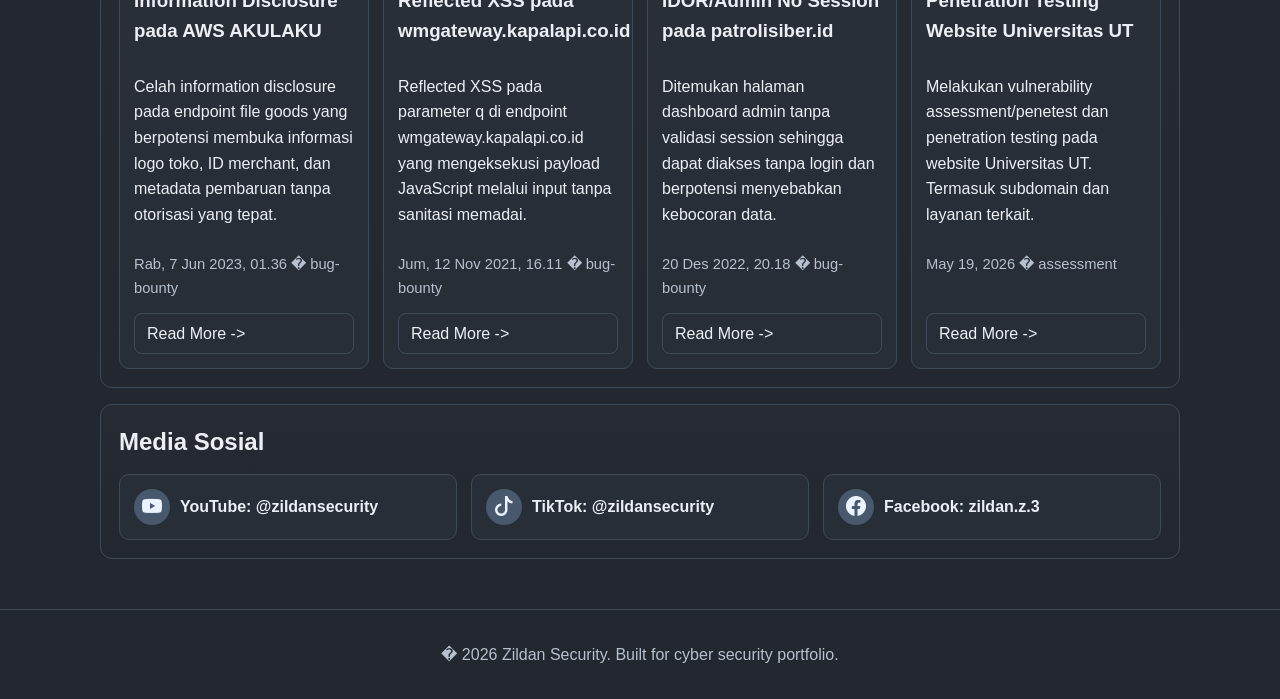
==== commit 7b9a4c66: "Update index.html" ====
--- a/index.html
+++ b/index.html
@@ -127,10 +127,10 @@
 
         <article class="card article-card">
           <span class="chip">ASSESSMENT</span>
-          <h3>Information Disclosure Pada Website Universitas UT</h3>
-          <p>Dokumentasi temuan terkait paparan informasi sensitif, alur reproduksi, serta rekomendasi hardening untuk menutup jalur kebocoran data.</p>
+          <h3>Penetration Testing Website Universitas UT</h3>
+          <p>Melakukan vulnerability assessment/penetest dan penetration testing pada website Universitas UT. Termasuk subdomain dan layanan terkait.</p>
           <p class="meta-row">May 19, 2026 � assessment</p>
-          <a class="read-more" href="poc/universitas-ut.html">Read More -></a>
+          <a class="read-more" href="#secret">Read More -></a>
         </article>
       </div>
     </section>
--- a/assets/style.css
+++ b/assets/style.css
@@ -1,220 +1,232 @@
-:root {
-  --bg: #1b1d22;
-  --bg-soft: #23272f;
-  --panel: #262b33;
-  --card: #2a3039;
-  --text: #eceff4;
-  --muted: #b6c0ce;
-  --line: #3f4a59;
-  --accent: #9bcaf6;
-}
-
-* { box-sizing: border-box; }
-html, body { margin: 0; padding: 0; }
-
-body {
-  font-family: "Manrope", sans-serif;
-  color: var(--text);
-  line-height: 1.6;
-  background:
-    radial-gradient(900px 450px at 85% -10%, rgba(155, 202, 246, 0.18), transparent 60%),
-    linear-gradient(180deg, var(--bg), var(--bg-soft) 68%);
-}
-
-h1, h2, h3 {
-  margin: 0 0 12px;
-  font-family: "Space Grotesk", sans-serif;
-  font-weight: 600;
-}
-
-a { color: var(--accent); text-decoration: none; }
-
-.container { width: min(1080px, 92vw); margin: 0 auto; }
-.hero { padding: 20px 0 50px; }
-
-nav {
-  display: flex;
-  justify-content: space-between;
-  align-items: center;
-  gap: 16px;
-}
-
-.brand { color: var(--text); font-weight: 700; }
-.nav-links { display: flex; gap: 20px; flex-wrap: wrap; }
-.nav-links a { color: var(--muted); }
-
-.hero-content { padding-top: 58px; }
-.hero-split {
-  display: grid;
-  grid-template-columns: 1.2fr 0.8fr;
-  gap: 26px;
-  align-items: center;
-}
-
-.kicker {
-  color: var(--accent);
-  letter-spacing: 1.4px;
-  text-transform: uppercase;
-  font-size: 12px;
-}
-
-h1 {
-  font-size: clamp(2rem, 6vw, 3.6rem);
-  line-height: 1.1;
-}
-
-.hero-photo-wrap {
-  display: flex;
-  justify-content: center;
-}
-
-.hero-photo {
-  width: min(320px, 100%);
-  aspect-ratio: 1 / 1;
-  object-fit: cover;
-  border-radius: 14px;
-  border: 1px solid var(--line);
-  background: #222;
-}
-
-main { padding-bottom: 34px; }
-
-.panel {
-  margin-bottom: 16px;
-  padding: 18px;
-  border: 1px solid var(--line);
-  border-radius: 12px;
-  background: linear-gradient(180deg, rgba(38, 43, 51, 0.95), rgba(35, 39, 47, 0.95));
-}
-
-.cert-grid,
-.project-list,
-.social-list,
-.article-grid {
-  display: grid;
-  gap: 14px;
-}
-
-.cert-grid { grid-template-columns: repeat(auto-fit, minmax(230px, 1fr)); }
-.project-list { grid-template-columns: repeat(auto-fit, minmax(320px, 1fr)); }
-.social-list { grid-template-columns: repeat(auto-fit, minmax(240px, 1fr)); }
-.article-grid { grid-template-columns: repeat(auto-fit, minmax(250px, 1fr)); }
-
-.card {
-  border: 1px solid var(--line);
-  border-radius: 10px;
-  padding: 14px;
-  background: rgba(42, 48, 57, 0.82);
-}
-
-.cert-card img {
-  width: 100%;
-  height: 180px;
-  object-fit: cover;
-  border-radius: 8px;
-  border: 1px solid var(--line);
-  margin-bottom: 10px;
-}
-
-.project-image {
-  width: 100%;
-  height: auto;
-  object-fit: contain;
-  border-radius: 8px;
-  border: 1px solid var(--line);
-  margin-bottom: 10px;
-  background: #232730;
-}
-
-.chip {
-  display: inline-block;
-  padding: 4px 10px;
-  border-radius: 999px;
-  background: rgba(155, 202, 246, 0.22);
-  font-size: 12px;
-  font-weight: 700;
-}
-
-.meta-row {
-  color: var(--muted);
-  font-size: 0.92rem;
-  margin: 10px 0 12px;
-}
-
-.read-more {
-  display: inline-block;
-  padding: 7px 12px;
-  border: 1px solid var(--line);
-  border-radius: 8px;
-  color: var(--text);
-}
-
-.social-card { display: flex; align-items: center; gap: 10px; color: var(--text); font-weight: 600; }
-.social-icon {
-  width: 36px;
-  height: 36px;
-  border-radius: 50%;
-  display: inline-flex;
-  align-items: center;
-  justify-content: center;
-  background: rgba(155, 202, 246, 0.28);
-  color: #eaf3ff;
-  flex: 0 0 36px;
-}
-
-.social-icon svg { width: 20px; height: 20px; }
-
-.article-layout {
-  width: min(860px, 92vw);
-  margin: 0 auto;
-  padding: 42px 0 56px;
-}
-
-.article-header {
-  text-align: center;
-  padding-bottom: 18px;
-  border-bottom: 1px solid var(--line);
-  margin-bottom: 22px;
-}
-
-.article-header h1 { font-size: clamp(2rem, 5vw, 3.2rem); margin-bottom: 10px; }
-.article-byline { color: var(--muted); font-size: 0.95rem; margin-bottom: 12px; }
-.article-content h2 { margin-top: 24px; }
-.article-content p, .article-content li { font-size: 1.04rem; }
-
-.article-content img {
-  width: 100%;
-  height: auto;
-  border: 1px solid var(--line);
-  border-radius: 10px;
-  margin: 14px 0;
-}
-
-.back-link {
-  display: inline-block;
-  margin-top: 28px;
-  padding: 10px 16px;
-  border: 1px solid var(--line);
-  border-radius: 8px;
-  color: var(--text);
-}
-
-footer {
-  padding: 16px;
-  text-align: center;
-  color: var(--muted);
-  border-top: 1px solid var(--line);
-}
-
-@media (max-width: 900px) {
-  .hero-split { grid-template-columns: 1fr; }
-  .hero-photo { width: min(260px, 80vw); }
-  .project-list { grid-template-columns: 1fr; }
-}
-
-@media (max-width: 780px) {
-  nav { flex-direction: column; align-items: flex-start; }
-  .hero-content { padding-top: 40px; }
-  .panel { padding: 14px; }
-  .cert-card img { height: auto; object-fit: contain; }
-}
+:root {
+  --bg: #1b1d22;
+  --bg-soft: #23272f;
+  --panel: #262b33;
+  --card: #2a3039;
+  --text: #eceff4;
+  --muted: #b6c0ce;
+  --line: #3f4a59;
+  --accent: #9bcaf6;
+}
+
+* { box-sizing: border-box; }
+html, body { margin: 0; padding: 0; }
+
+body {
+  font-family: "Manrope", sans-serif;
+  color: var(--text);
+  line-height: 1.6;
+  background:
+    radial-gradient(900px 450px at 85% -10%, rgba(155, 202, 246, 0.18), transparent 60%),
+    linear-gradient(180deg, var(--bg), var(--bg-soft) 68%);
+}
+
+h1, h2, h3 {
+  margin: 0 0 12px;
+  font-family: "Space Grotesk", sans-serif;
+  font-weight: 600;
+}
+
+a { color: var(--accent); text-decoration: none; }
+
+.container { width: min(1080px, 92vw); margin: 0 auto; }
+.hero { padding: 20px 0 50px; }
+
+nav {
+  display: flex;
+  justify-content: space-between;
+  align-items: center;
+  gap: 16px;
+}
+
+.brand { color: var(--text); font-weight: 700; }
+.nav-links { display: flex; gap: 20px; flex-wrap: wrap; }
+.nav-links a { color: var(--muted); }
+
+.hero-content { padding-top: 58px; }
+.hero-split {
+  display: grid;
+  grid-template-columns: 1.2fr 0.8fr;
+  gap: 26px;
+  align-items: center;
+}
+
+.kicker {
+  color: var(--accent);
+  letter-spacing: 1.4px;
+  text-transform: uppercase;
+  font-size: 12px;
+}
+
+h1 {
+  font-size: clamp(2rem, 6vw, 3.6rem);
+  line-height: 1.1;
+}
+
+.hero-photo-wrap {
+  display: flex;
+  justify-content: center;
+}
+
+.hero-photo {
+  width: min(320px, 100%);
+  aspect-ratio: 1 / 1;
+  object-fit: cover;
+  border-radius: 14px;
+  border: 1px solid var(--line);
+  background: #222;
+}
+
+main { padding-bottom: 34px; }
+
+.panel {
+  margin-bottom: 16px;
+  padding: 18px;
+  border: 1px solid var(--line);
+  border-radius: 12px;
+  background: linear-gradient(180deg, rgba(38, 43, 51, 0.95), rgba(35, 39, 47, 0.95));
+}
+
+.cert-grid,
+.project-list,
+.social-list,
+.article-grid {
+  display: grid;
+  gap: 14px;
+}
+
+.cert-grid { grid-template-columns: repeat(auto-fit, minmax(230px, 1fr)); }
+.project-list { grid-template-columns: repeat(auto-fit, minmax(320px, 1fr)); }
+.social-list { grid-template-columns: repeat(auto-fit, minmax(240px, 1fr)); }
+.article-grid { grid-template-columns: repeat(auto-fit, minmax(250px, 1fr)); }
+
+.card {
+  border: 1px solid var(--line);
+  border-radius: 10px;
+  padding: 14px;
+  background: rgba(42, 48, 57, 0.82);
+}
+
+.cert-card img {
+  width: 100%;
+  height: 180px;
+  object-fit: cover;
+  border-radius: 8px;
+  border: 1px solid var(--line);
+  margin-bottom: 10px;
+}
+
+.project-image {
+  width: 100%;
+  height: auto;
+  object-fit: contain;
+  border-radius: 8px;
+  border: 1px solid var(--line);
+  margin-bottom: 10px;
+  background: #232730;
+}
+
+.chip {
+  display: inline-block;
+  align-self: flex-start;
+  padding: 4px 12px;
+  border-radius: 999px;
+  background: rgba(255, 255, 255, 0.18);
+  color: var(--text);
+  font-size: 12px;
+  font-weight: 700;
+  letter-spacing: 0.3px;
+}
+
+.meta-row {
+  color: var(--muted);
+  font-size: 0.92rem;
+  margin: 10px 0 12px;
+}
+
+.read-more {
+  display: inline-block;
+  padding: 7px 12px;
+  border: 1px solid var(--line);
+  border-radius: 8px;
+  color: var(--text);
+}
+
+.social-card { display: flex; align-items: center; gap: 10px; color: var(--text); font-weight: 600; }
+.social-icon {
+  width: 36px;
+  height: 36px;
+  border-radius: 50%;
+  display: inline-flex;
+  align-items: center;
+  justify-content: center;
+  background: rgba(155, 202, 246, 0.28);
+  color: #eaf3ff;
+  flex: 0 0 36px;
+}
+
+.social-icon i { font-size: 20px; line-height: 1; }
+
+.article-layout {
+  width: min(860px, 92vw);
+  margin: 0 auto;
+  padding: 42px 0 56px;
+}
+
+.article-header {
+  text-align: center;
+  padding-bottom: 18px;
+  border-bottom: 1px solid var(--line);
+  margin-bottom: 22px;
+}
+
+.article-header h1 { font-size: clamp(2rem, 5vw, 3.2rem); margin-bottom: 10px; }
+.article-byline { color: var(--muted); font-size: 0.95rem; margin-bottom: 12px; }
+.article-content h2 { margin-top: 24px; }
+.article-content p, .article-content li { font-size: 1.04rem; }
+
+.article-content img {
+  width: 100%;
+  height: auto;
+  border: 1px solid var(--line);
+  border-radius: 10px;
+  margin: 14px 0;
+}
+
+.back-link {
+  display: inline-block;
+  margin-top: 28px;
+  padding: 10px 16px;
+  border: 1px solid var(--line);
+  border-radius: 8px;
+  color: var(--text);
+}
+
+footer {
+  padding: 16px;
+  text-align: center;
+  color: var(--muted);
+  border-top: 1px solid var(--line);
+}
+
+@media (max-width: 900px) {
+  .hero-split { grid-template-columns: 1fr; }
+  .hero-photo { width: min(260px, 80vw); }
+  .project-list { grid-template-columns: 1fr; }
+}
+
+@media (max-width: 780px) {
+  nav { flex-direction: column; align-items: flex-start; }
+  .hero-content { padding-top: 40px; }
+  .panel { padding: 14px; }
+  .cert-card img { height: auto; object-fit: contain; }
+}
+
+.article-card {
+  display: flex;
+  flex-direction: column;
+}
+
+.article-card .read-more {
+  margin-top: auto;
+}
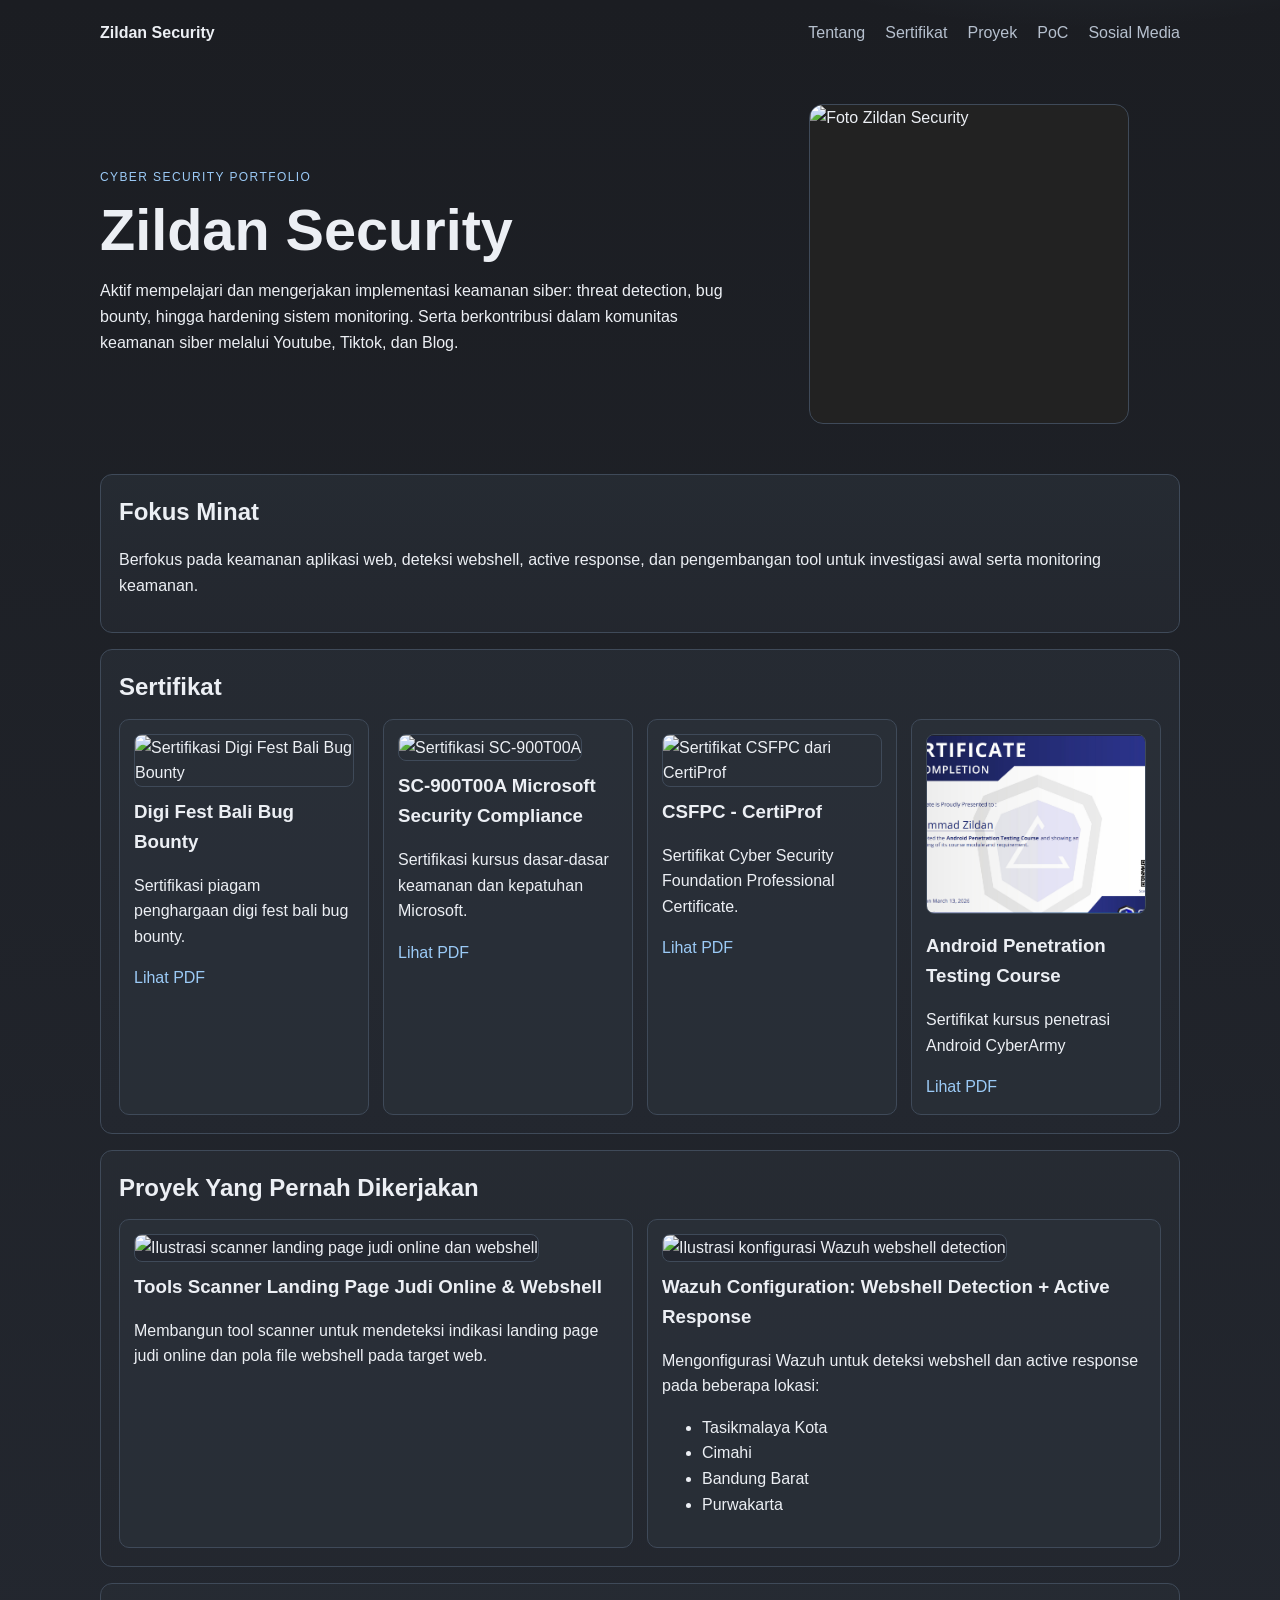
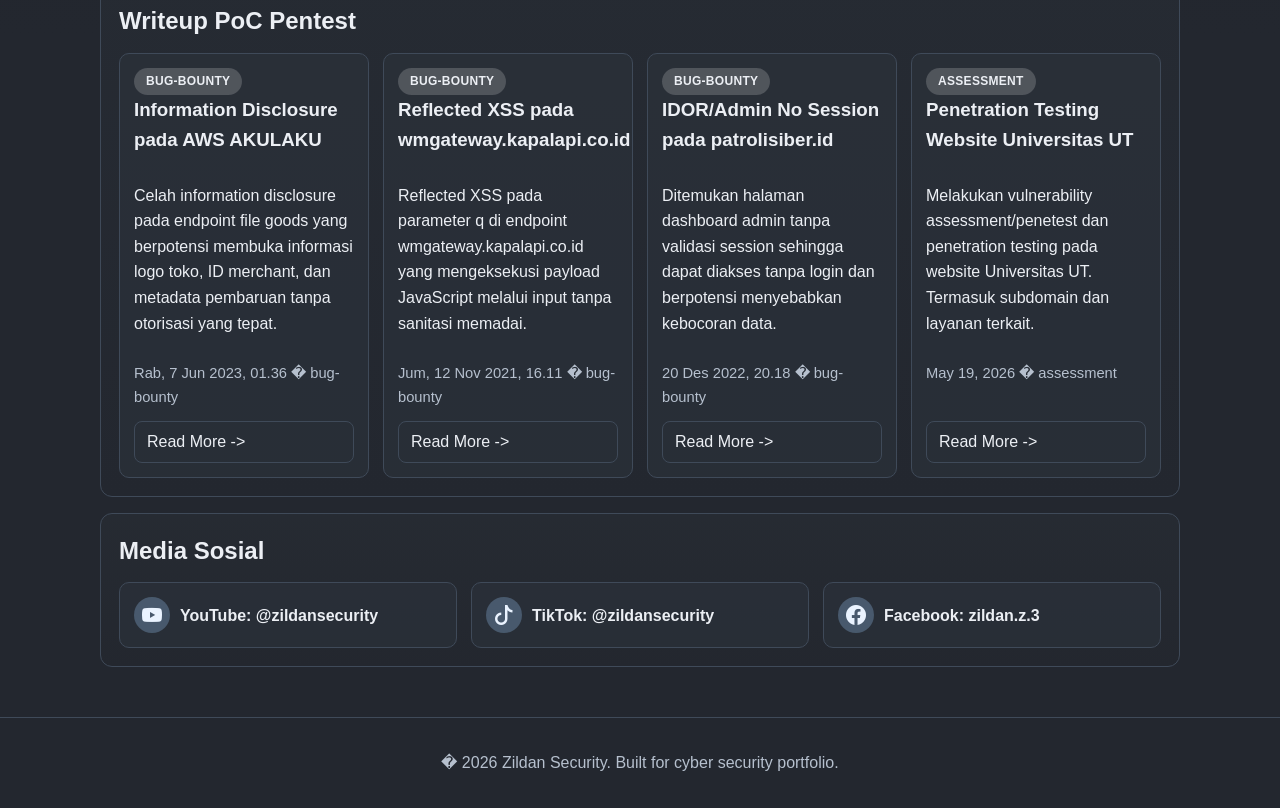
==== commit 1ab2e7fb: "Update index.html" ====
--- a/index.html
+++ b/index.html
@@ -32,7 +32,7 @@
           <p>Aktif mempelajari dan mengerjakan implementasi keamanan siber: threat detection, bug bounty, hingga hardening sistem monitoring. Serta berkontribusi dalam komunitas keamanan siber melalui Youtube, Tiktok, dan Blog.</p>
         </div>
         <div class="hero-photo-wrap">
-          <img class="hero-photo" src="https://zildan.web.id/IMG_20231016_145405.jpg.jpeg" alt="Foto Zildan Security" />
+          <img class="hero-photo" src="https://zildanz.github.io/IMG_20231016_145405.jpg.jpeg" alt="Foto Zildan Security" />
         </div>
       </section>
     </div>
@@ -48,25 +48,25 @@
       <h2>Sertifikat</h2>
       <div class="cert-grid">
         <article class="card cert-card">
-          <img src="https://zildan.web.id/cert1.png" alt="Sertifikasi Digi Fest Bali Bug Bounty" />
+          <img src="https://zildanz.github.io/cert1.png" alt="Sertifikasi Digi Fest Bali Bug Bounty" />
           <h3>Digi Fest Bali Bug Bounty</h3>
           <p>Sertifikasi piagam penghargaan digi fest bali bug bounty.</p>
-          <a href="https://zildan.web.id/cert1.pdf" target="_blank">Lihat PDF</a>
+          <a href="https://zildanz.github.io/cert1.pdf" target="_blank">Lihat PDF</a>
         </article>
         <article class="card cert-card">
-          <img src="https://zildan.web.id/cert2.png" alt="Sertifikasi SC-900T00A" />
+          <img src="https://zildanz.github.io/cert2.png" alt="Sertifikasi SC-900T00A" />
           <h3>SC-900T00A Microsoft Security Compliance</h3>
           <p>Sertifikasi kursus dasar-dasar keamanan dan kepatuhan Microsoft.</p>
-          <a href="https://zildan.web.id/cert2.pdf" target="_blank">Lihat PDF</a>
+          <a href="https://zildanz.github.io/cert2.pdf" target="_blank">Lihat PDF</a>
         </article>
         <article class="card cert-card">
-          <img src="https://zildan.web.id/cert3.png" alt="Sertifikat CSFPC dari CertiProf" />
+          <img src="https://zildanz.github.io/cert3.png" alt="Sertifikat CSFPC dari CertiProf" />
           <h3>CSFPC - CertiProf</h3>
           <p>Sertifikat Cyber Security Foundation Professional Certificate.</p>
-          <a href="https://zildan.web.id/cert3.pdf" target="_blank">Lihat PDF</a>
+          <a href="https://zildanz.github.io/cert3.pdf" target="_blank">Lihat PDF</a>
         </article>
           <article class="card cert-card">
-          <img src="https://zildan.web.id/android-cert.png" alt="Sertifikat Android Penetration Testing" />
+          <img src="https://zildanz.github.io/android-cert.png" alt="Sertifikat Android Penetration Testing" />
           <h3>Android Penetration Testing Course</h3>
           <p>Sertifikat kursus penetrasi Android CyberArmy</p>
           <a href="https://sert-cyberacademyid.s3.ap-southeast-3.amazonaws.com/course/ZildanZ/Certificate-of-Completion-Android-Penetration-Testing.pdf" target="_blank">Lihat PDF</a>
@@ -80,12 +80,12 @@
       <h2>Proyek Yang Pernah Dikerjakan</h2>
       <div class="project-list">
         <article class="card project-card">
-          <img class="project-image" src="https://zildan.web.id/tools.png" alt="Ilustrasi scanner landing page judi online dan webshell" />
+          <img class="project-image" src="https://zildanz.github.io/tools.png" alt="Ilustrasi scanner landing page judi online dan webshell" />
           <h3>Tools Scanner Landing Page Judi Online & Webshell</h3>
           <p>Membangun tool scanner untuk mendeteksi indikasi landing page judi online dan pola file webshell pada target web.</p>
         </article>
         <article class="card project-card">
-          <img class="project-image" src="https://zildan.web.id/SIEM.png" alt="Ilustrasi konfigurasi Wazuh webshell detection" />
+          <img class="project-image" src="https://zildanz.github.io/SIEM.png" alt="Ilustrasi konfigurasi Wazuh webshell detection" />
           <h3>Wazuh Configuration: Webshell Detection + Active Response</h3>
           <p>Mengonfigurasi Wazuh untuk deteksi webshell dan active response pada beberapa lokasi:</p>
           <ul>
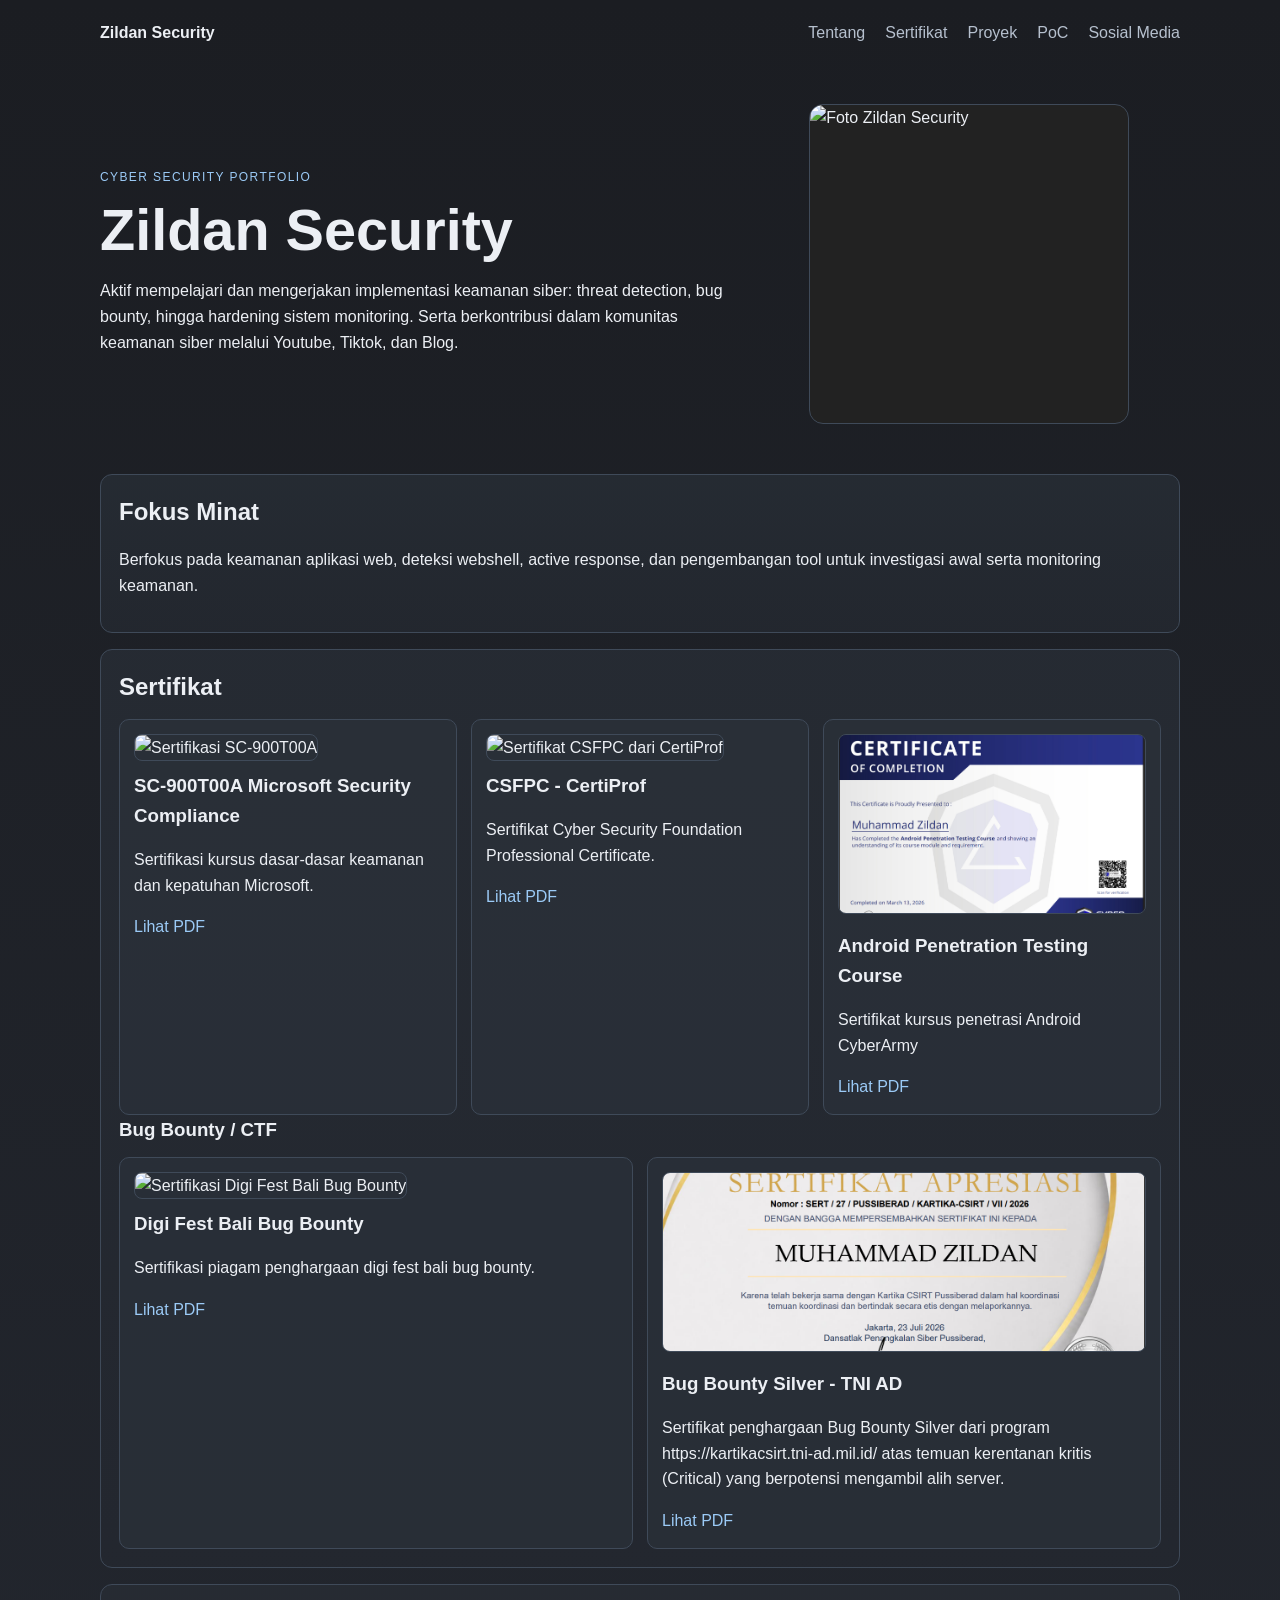
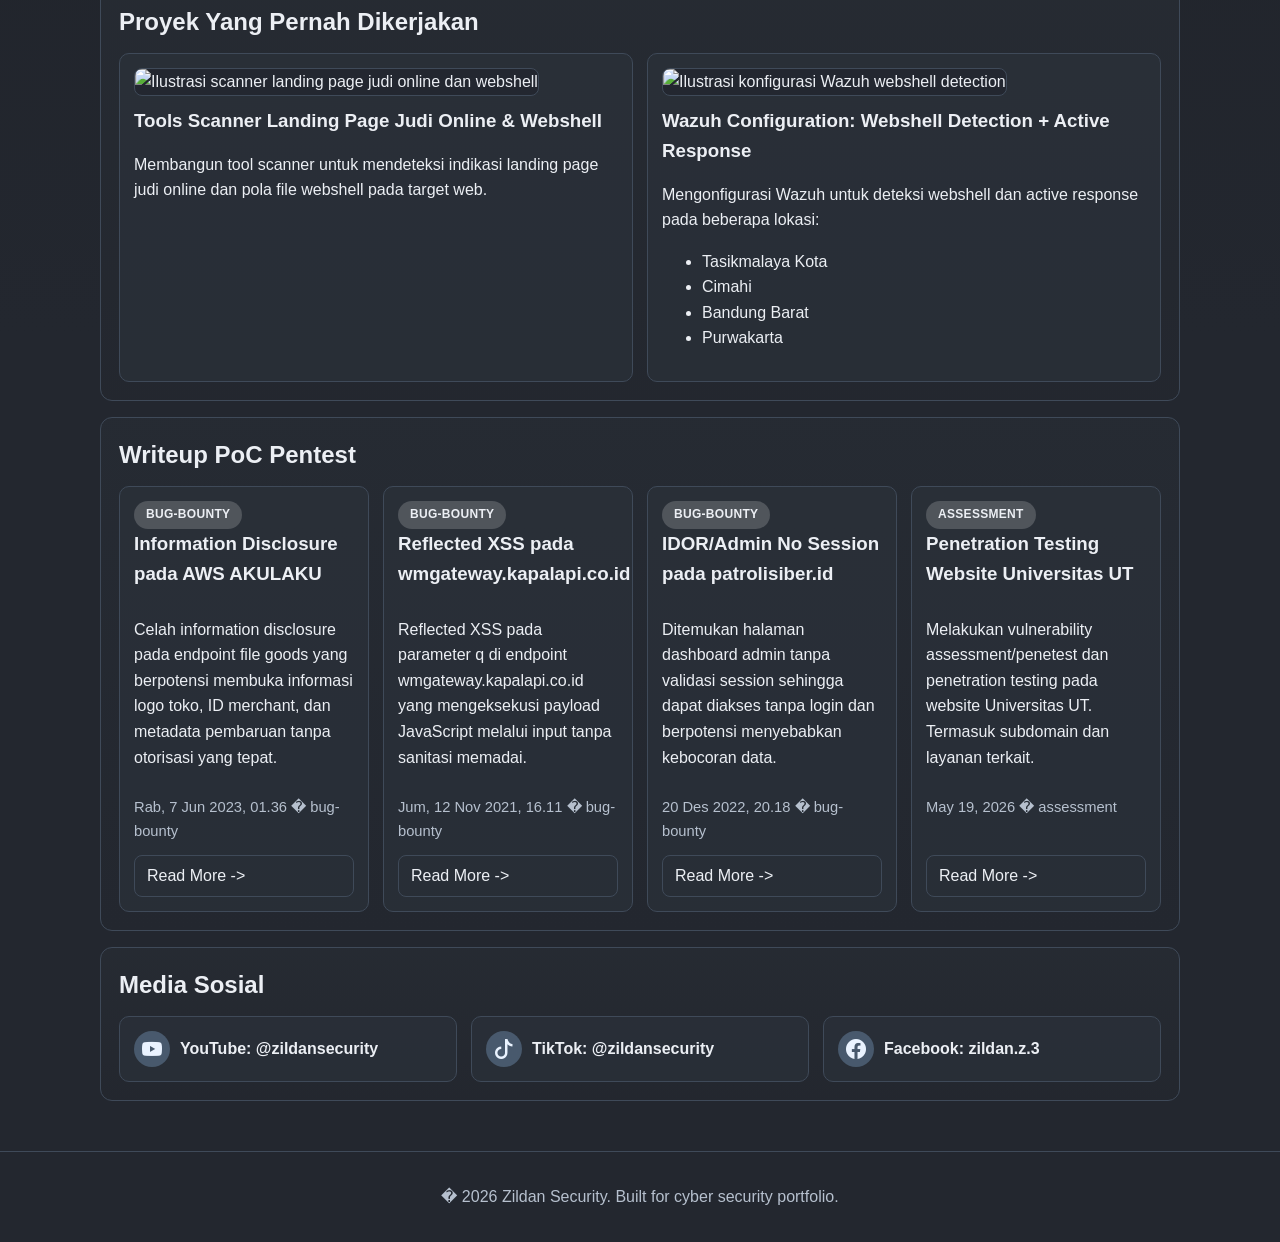
==== commit 3c2db98c: "Update index.html" ====
--- a/index.html
+++ b/index.html
@@ -48,12 +48,6 @@
       <h2>Sertifikat</h2>
       <div class="cert-grid">
         <article class="card cert-card">
-          <img src="https://zildanz.github.io/cert1.png" alt="Sertifikasi Digi Fest Bali Bug Bounty" />
-          <h3>Digi Fest Bali Bug Bounty</h3>
-          <p>Sertifikasi piagam penghargaan digi fest bali bug bounty.</p>
-          <a href="https://zildanz.github.io/cert1.pdf" target="_blank">Lihat PDF</a>
-        </article>
-        <article class="card cert-card">
           <img src="https://zildanz.github.io/cert2.png" alt="Sertifikasi SC-900T00A" />
           <h3>SC-900T00A Microsoft Security Compliance</h3>
           <p>Sertifikasi kursus dasar-dasar keamanan dan kepatuhan Microsoft.</p>
@@ -65,14 +59,29 @@
           <p>Sertifikat Cyber Security Foundation Professional Certificate.</p>
           <a href="https://zildanz.github.io/cert3.pdf" target="_blank">Lihat PDF</a>
         </article>
-          <article class="card cert-card">
+        <article class="card cert-card">
           <img src="https://zildanz.github.io/android-cert.png" alt="Sertifikat Android Penetration Testing" />
           <h3>Android Penetration Testing Course</h3>
           <p>Sertifikat kursus penetrasi Android CyberArmy</p>
           <a href="https://sert-cyberacademyid.s3.ap-southeast-3.amazonaws.com/course/ZildanZ/Certificate-of-Completion-Android-Penetration-Testing.pdf" target="_blank">Lihat PDF</a>
         </article>
       </div>
-    </section>
+
+      <h3 class="cert-sub">Bug Bounty / CTF</h3>
+      <div class="cert-grid">
+        <article class="card cert-card">
+          <img src="https://zildanz.github.io/cert1.png" alt="Sertifikasi Digi Fest Bali Bug Bounty" />
+          <h3>Digi Fest Bali Bug Bounty</h3>
+          <p>Sertifikasi piagam penghargaan digi fest bali bug bounty.</p>
+          <a href="https://zildanz.github.io/cert1.pdf" target="_blank">Lihat PDF</a>
+        </article>
+        
+        <article class="card cert-card">
+          <img src="https://zildanz.github.io/Sertifikat-tni.png" alt="Sertifikat Bug Bounty Silver TNI AD" />
+          <h3>Bug Bounty Silver - TNI AD</h3>
+          <p>Sertifikat penghargaan Bug Bounty Silver dari program https://kartikacsirt.tni-ad.mil.id/ atas temuan kerentanan kritis (Critical) yang berpotensi mengambil alih server.</p>
+          <a href="https://zildanz.github.io/Sertifikat-tni.pdf" target="_blank">Lihat PDF</a>
+        </article>
       </div>
     </section>
 
